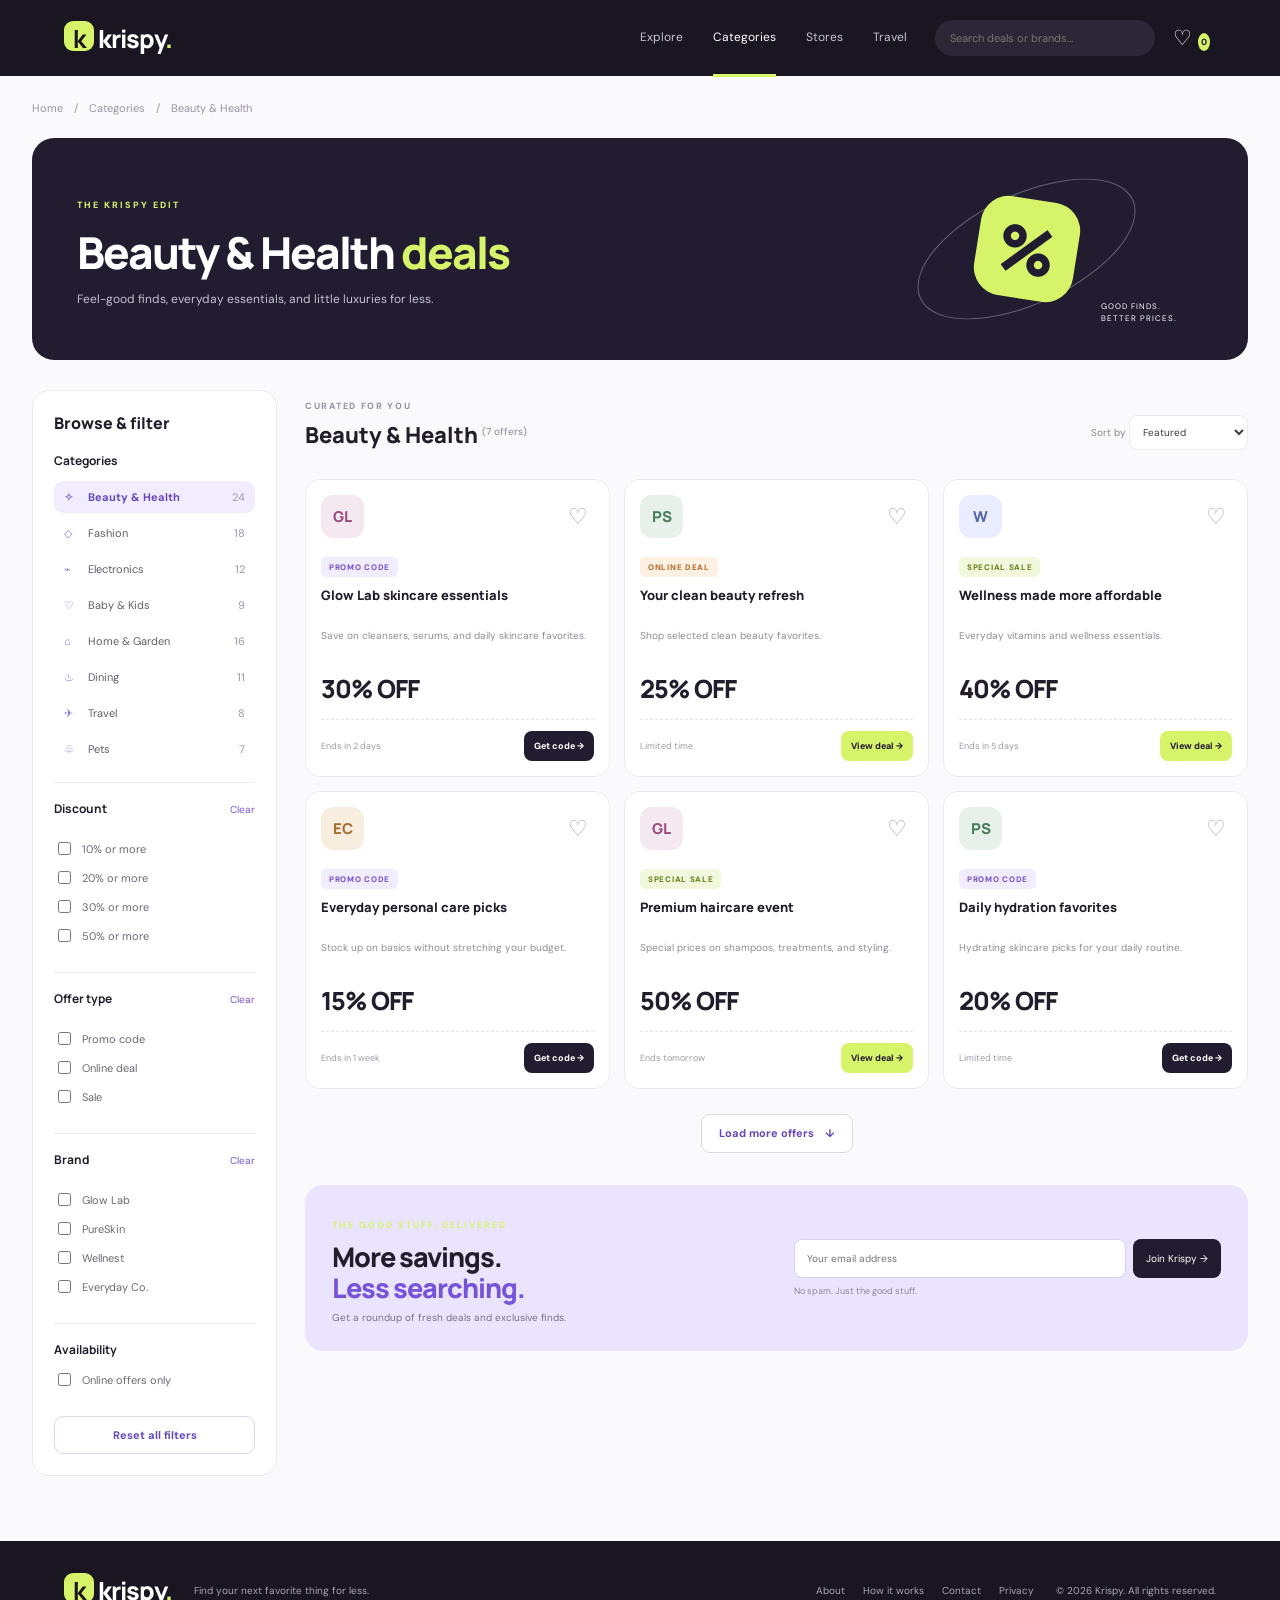
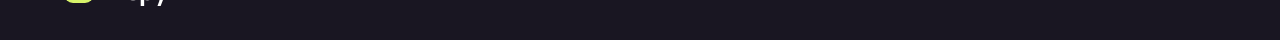
==== pages/page.html @ 05e63bdc "Rename Krispy category page index.html to page.html" ====
<!doctype html>
<html lang="en">
<head>
<meta charset="utf-8"><meta name="viewport" content="width=device-width, initial-scale=1">
<meta name="theme-color" content="#191622"><title>Beauty &amp; Health Deals | Krispy</title>
<link rel="preconnect" href="https://fonts.googleapis.com">
<link href="https://fonts.googleapis.com/css2?family=DM+Sans:wght@400;500;600;700;800&family=Manrope:wght@600;700;800&display=swap" rel="stylesheet">
<link rel="stylesheet" href="styles.css">
</head>
<body>
<header class="header">
  <a class="brand" href="#"><b>k</b> krispy<span>.</span></a>
  <nav><a href="#">Explore</a><a class="active" href="#">Categories</a><a href="#">Stores</a><a href="#">Travel</a></nav>
  <div class="head-actions">
    <input id="search" type="search" placeholder="Search deals or brands..." aria-label="Search deals">
    <button id="savedToggle" title="Saved offers">♡ <i id="savedCount">0</i></button>
    <button id="menuToggle" class="menu" aria-label="Open filters">☰</button>
  </div>
</header>
<main class="wrap">
  <div class="crumb">Home　/　Categories　/　<span id="crumbName">Beauty &amp; Health</span></div>
  <section class="hero">
    <div><small>THE KRISPY EDIT</small><h1 id="heroTitle">Beauty &amp; Health <em>deals</em></h1><p id="heroDesc">Feel-good finds, everyday essentials, and little luxuries for less.</p></div>
    <div class="hero-art"><div class="orbit"></div><strong>%</strong><small>GOOD FINDS.<br>BETTER PRICES.</small></div>
  </section>
  <div class="layout">
    <aside class="sidebar" id="sidebar">
      <div class="side-head"><h2>Browse &amp; filter</h2><button id="closeSidebar" aria-label="Close filters">×</button></div>
      <section><h3>Categories</h3><div id="categories" class="categories"></div></section>
      <section><div class="filter-title"><h3>Discount</h3><button data-clear="discount">Clear</button></div>
        <label><input type="checkbox" name="discount" value="10"> 10% or more</label>
        <label><input type="checkbox" name="discount" value="20"> 20% or more</label>
        <label><input type="checkbox" name="discount" value="30"> 30% or more</label>
        <label><input type="checkbox" name="discount" value="50"> 50% or more</label>
      </section>
      <section><div class="filter-title"><h3>Offer type</h3><button data-clear="type">Clear</button></div>
        <label><input type="checkbox" name="type" value="Code"> Promo code</label>
        <label><input type="checkbox" name="type" value="Deal"> Online deal</label>
        <label><input type="checkbox" name="type" value="Sale"> Sale</label>
      </section>
      <section><div class="filter-title"><h3>Brand</h3><button data-clear="brand">Clear</button></div><div id="brands"></div></section>
      <section><h3>Availability</h3><label><input type="checkbox" id="onlineOnly"> Online offers only</label></section>
      <button id="reset" class="reset">Reset all filters</button>
    </aside>
    <div class="backdrop" id="backdrop"></div>
    <section class="results">
      <div class="toolbar"><div><small>CURATED FOR YOU</small><h2><span id="resultTitle">Beauty &amp; Health</span> <sup id="count"></sup></h2></div>
        <div class="sort-wrap"><button id="mobileFilters">☷ Filters</button><label>Sort by <select id="sort"><option value="featured">Featured</option><option value="discount">Biggest discount</option><option value="az">Brand A–Z</option></select></label></div>
      </div>
      <div id="chips" class="chips"></div><div id="grid" class="grid"></div>
      <div id="empty" class="empty" hidden><h3>No offers found</h3><p>Try removing a filter or searching another brand.</p><button id="clearEmpty">Clear filters</button></div>
      <div class="load-wrap"><button id="loadMore">Load more offers　↓</button></div>
      <section class="newsletter"><div><small>THE GOOD STUFF, DELIVERED</small><h2>More savings.<br><em>Less searching.</em></h2><p>Get a roundup of fresh deals and exclusive finds.</p></div>
        <form id="newsletter"><input type="email" placeholder="Your email address" required aria-label="Your email address"><button>Join Krispy →</button><small id="newsMessage">No spam. Just the good stuff.</small></form>
      </section>
    </section>
  </div>
</main>
<footer><a class="brand" href="#"><b>k</b> krispy<span>.</span></a><p>Find your next favorite thing for less.</p><div><a href="#">About</a><a href="#">How it works</a><a href="#">Contact</a><a href="#">Privacy</a></div><small>© <span id="year"></span> Krispy. All rights reserved.</small></footer>
<div class="toast" id="toast" role="status"></div><script src="script.js"></script>
</body></html>
---- pages/styles.css ----
*{box-sizing:border-box}:root{--ink:#211d2b;--purple:#7654d8;--lav:#f1edff;--lime:#d7f36a;--line:#eceaf0}body{margin:0;background:#faf9fc;color:var(--ink);font-family:"DM Sans",sans-serif}button,input,select{font:inherit}button{cursor:pointer}a{text-decoration:none;color:inherit}.header{height:76px;background:#191622;color:white;display:flex;align-items:center;justify-content:space-between;padding:0 5vw;gap:28px;position:sticky;top:0;z-index:10}.brand{font:800 25px Manrope;letter-spacing:-1px;white-space:nowrap}.brand b{display:inline-grid;place-items:center;background:var(--lime);color:#191622;border-radius:9px;width:30px;height:30px}.brand span{color:var(--lime)}nav{display:flex;gap:30px;margin-left:auto}nav a{font-size:12px;color:#c8c3d0;padding:29px 0;border-bottom:3px solid transparent}nav a.active,nav a:hover{color:white;border-color:var(--lime)}.head-actions{display:flex;gap:12px;align-items:center}.head-actions input{background:#2b2736;border:0;border-radius:24px;padding:11px 15px;color:white;width:220px;font-size:11px}.head-actions button{background:none;border:0;color:white;font-size:21px}.head-actions i{font:700 9px "DM Sans";background:var(--lime);color:#191622;border-radius:50%;padding:3px}.menu{display:none}.wrap{max-width:1280px;margin:auto;padding:25px 32px 65px}.crumb{font-size:11px;color:#9994a2;margin-bottom:22px}.hero{background:#211c30;color:white;border-radius:22px;padding:36px 45px;min-height:205px;display:flex;align-items:center;justify-content:space-between;overflow:hidden}.hero>div:first-child>small,.newsletter small{font-size:9px;letter-spacing:2px;font-weight:800;color:var(--lime)}h1{font:800 clamp(30px,4vw,44px) Manrope;letter-spacing:-2px;margin:9px 0}.hero h1 em,.newsletter h2 em{color:var(--lime);font-style:normal}.hero p{font-size:12px;color:#c7c1d1;margin:0}.hero-art{width:240px;height:150px;position:relative;display:grid;place-items:center;margin-right:5%}.orbit{position:absolute;width:235px;height:110px;border:1px solid #ffffff50;border-radius:50%;transform:rotate(-25deg)}.hero-art strong{display:grid;place-items:center;width:100px;height:100px;border-radius:28px;background:var(--lime);color:#211c30;font:800 65px Manrope;transform:rotate(9deg)}.hero-art small{position:absolute;right:-30px;bottom:0;font-size:8px;letter-spacing:1px;line-height:1.5}.layout{display:grid;grid-template-columns:245px minmax(0,1fr);gap:28px;margin-top:30px}.sidebar{background:white;border:1px solid var(--line);border-radius:17px;padding:21px;height:max-content}.side-head{display:flex;justify-content:space-between;align-items:center}.side-head h2{font:800 16px Manrope;margin:0 0 18px}.side-head button{display:none;border:0;background:none;font-size:24px}.sidebar section{border-top:1px solid var(--line);padding:17px 0}.sidebar section:first-of-type{border:0;padding-top:0}.sidebar h3{font:700 12px Manrope;margin:0 0 12px}.categories{display:grid;gap:4px}.cat{width:100%;border:0;background:transparent;text-align:left;padding:9px 10px;border-radius:9px;font-size:11px;color:#625d6a}.cat span{display:inline-block;width:24px;color:#8d77d2}.cat b{float:right;color:#aaa4b2;font-weight:500}.cat.active,.cat:hover{background:var(--lav);color:#6547bc;font-weight:700}.filter-title{display:flex;justify-content:space-between}.filter-title button{border:0;background:none;color:var(--purple);font-size:10px;padding:0 0 10px}.sidebar label{display:flex;align-items:center;gap:8px;margin:10px 0;font-size:11px;color:#6d6875;cursor:pointer}.sidebar input[type=checkbox]{accent-color:var(--purple)}.reset{width:100%;border:1px solid #ddd7eb;background:white;color:#6547bc;border-radius:9px;padding:11px;font-size:11px;font-weight:700}.toolbar{display:flex;justify-content:space-between;align-items:end;margin:3px 0 17px;gap:12px}.toolbar small{font-size:9px;letter-spacing:1.7px;color:#9994a2;font-weight:800}.toolbar h2{font:800 22px Manrope;margin:6px 0 0}.toolbar sup{font:500 10px "DM Sans";color:#9994a2}.sort-wrap{display:flex;gap:9px;align-items:center}.sort-wrap label{font-size:10px;color:#8b8692}.sort-wrap select{border:1px solid var(--line);border-radius:8px;background:white;padding:9px;font-size:10px;color:#403b49}.sort-wrap button{display:none}.chips{display:flex;gap:7px;flex-wrap:wrap;margin-bottom:12px}.chip{border:0;border-radius:20px;background:#eee9ff;color:#6547bc;padding:6px 10px;font-size:10px}.grid{display:grid;grid-template-columns:repeat(3,minmax(0,1fr));gap:14px}.card{background:white;border:1px solid var(--line);border-radius:15px;padding:15px;transition:.2s}.card:hover{transform:translateY(-3px);box-shadow:0 12px 28px #211d2b12}.card-head{display:flex;justify-content:space-between;align-items:center;margin-bottom:16px}.logo{width:43px;height:43px;border-radius:12px;display:grid;place-items:center;font:800 15px Manrope}.heart{border:0;background:none;color:#aaa3b0;font-size:22px}.heart.saved{color:#eb6285}.tag{display:inline-block;background:#f1edff;color:#7654c8;border-radius:5px;padding:5px 8px;font-size:8px;font-weight:800;letter-spacing:.7px;text-transform:uppercase}.tag.sale{background:#f1f8dc;color:#66801e}.tag.deal{background:#fff0e4;color:#b66b28}.card h3{font:800 13px/1.4 Manrope;margin:9px 0 5px;min-height:37px}.desc{font-size:10px;line-height:1.5;color:#918b98;min-height:30px;margin:0 0 13px}.discount{font:800 25px Manrope;letter-spacing:-1px;margin-bottom:13px}.card-foot{border-top:1px dashed #e8e4ed;padding-top:11px;display:flex;align-items:center;justify-content:space-between;gap:6px}.expiry{font-size:9px;color:#a09aa7}.action{border:0;background:#211c30;color:white;border-radius:8px;padding:9px 10px;font-size:9px;font-weight:800;white-space:nowrap}.action.deal{background:var(--lime);color:#211c30}.empty{text-align:center;background:white;border:1px dashed #ddd6eb;border-radius:15px;padding:45px 15px}.empty h3{font:800 18px Manrope}.empty p{font-size:11px;color:#85808e}.empty button,.load-wrap button{border:1px solid #ddd7eb;border-radius:9px;background:white;color:#6547bc;padding:11px 17px;font-size:11px;font-weight:700}.load-wrap{text-align:center;padding:25px 0 32px}.newsletter{border-radius:18px;background:#eae4ff;padding:27px;display:flex;align-items:center;justify-content:space-between;gap:20px}.newsletter h2{font:800 27px/1.15 Manrope;letter-spacing:-1px;margin:8px 0}.newsletter h2 em{color:var(--purple)}.newsletter p{font-size:10px;color:#777181;margin:0}.newsletter form{width:48%;display:grid;grid-template-columns:1fr auto;gap:7px}.newsletter input{min-width:0;border:1px solid #d8d0ed;border-radius:8px;padding:12px;font-size:10px}.newsletter form button{border:0;border-radius:8px;background:#211c30;color:white;padding:0 13px;font-size:10px}.newsletter form small{grid-column:1/-1;color:#8d8798;letter-spacing:0;font-weight:400}footer{background:#191622;color:white;padding:32px 5vw;display:flex;align-items:center;gap:22px;flex-wrap:wrap}footer p,footer small,footer div a{font-size:10px;color:#aaa5b3}footer p{margin:0}footer div{margin-left:auto;display:flex;gap:18px}.toast{position:fixed;bottom:22px;left:50%;transform:translate(-50%,20px);opacity:0;background:#211c30;color:white;border-radius:9px;padding:12px 17px;font-size:11px;transition:.2s;z-index:60;pointer-events:none}.toast.show{opacity:1;transform:translate(-50%,0)}.backdrop{display:none}@media(max-width:1050px){.grid{grid-template-columns:repeat(2,minmax(0,1fr))}.layout{grid-template-columns:220px 1fr;gap:20px}nav{gap:18px}}@media(max-width:760px){.header{height:65px;padding:0 17px}nav{display:none}.head-actions input{width:38px;padding:10px;background:transparent}.head-actions input::placeholder{color:transparent}.menu{display:inline-block}.wrap{padding:18px 16px 45px}.hero{padding:27px 22px;min-height:175px}.hero h1{font-size:30px}.hero-art{transform:scale(.75);margin-right:-25px}.layout{display:block}.sidebar{position:fixed;z-index:31;top:0;bottom:0;left:0;width:min(320px,87vw);overflow:auto;border-radius:0 17px 17px 0;transform:translateX(-110%);transition:.25s}.sidebar.open{transform:translateX(0)}.side-head button{display:block}.backdrop{display:block;position:fixed;inset:0;background:#17132180;z-index:30;opacity:0;pointer-events:none}.backdrop.show{opacity:1;pointer-events:auto}.sort-wrap button{display:block;border:1px solid var(--line);background:white;border-radius:8px;padding:9px;font-size:10px}.sort-wrap label{font-size:0}.sort-wrap select{font-size:10px}.newsletter{align-items:flex-start;flex-direction:column}.newsletter form{width:100%}footer div{width:100%;margin:0;flex-wrap:wrap}}@media(max-width:480px){.hero h1{font-size:26px;max-width:230px}.hero p{max-width:230px;line-height:1.5}.hero-art{position:absolute;right:-55px;opacity:.7}.hero-art small{display:none}.grid{grid-template-columns:1fr}.card h3,.desc{min-height:0}.toolbar{align-items:flex-start;flex-direction:column}.sort-wrap{width:100%;justify-content:space-between}.newsletter h2{font-size:24px}}
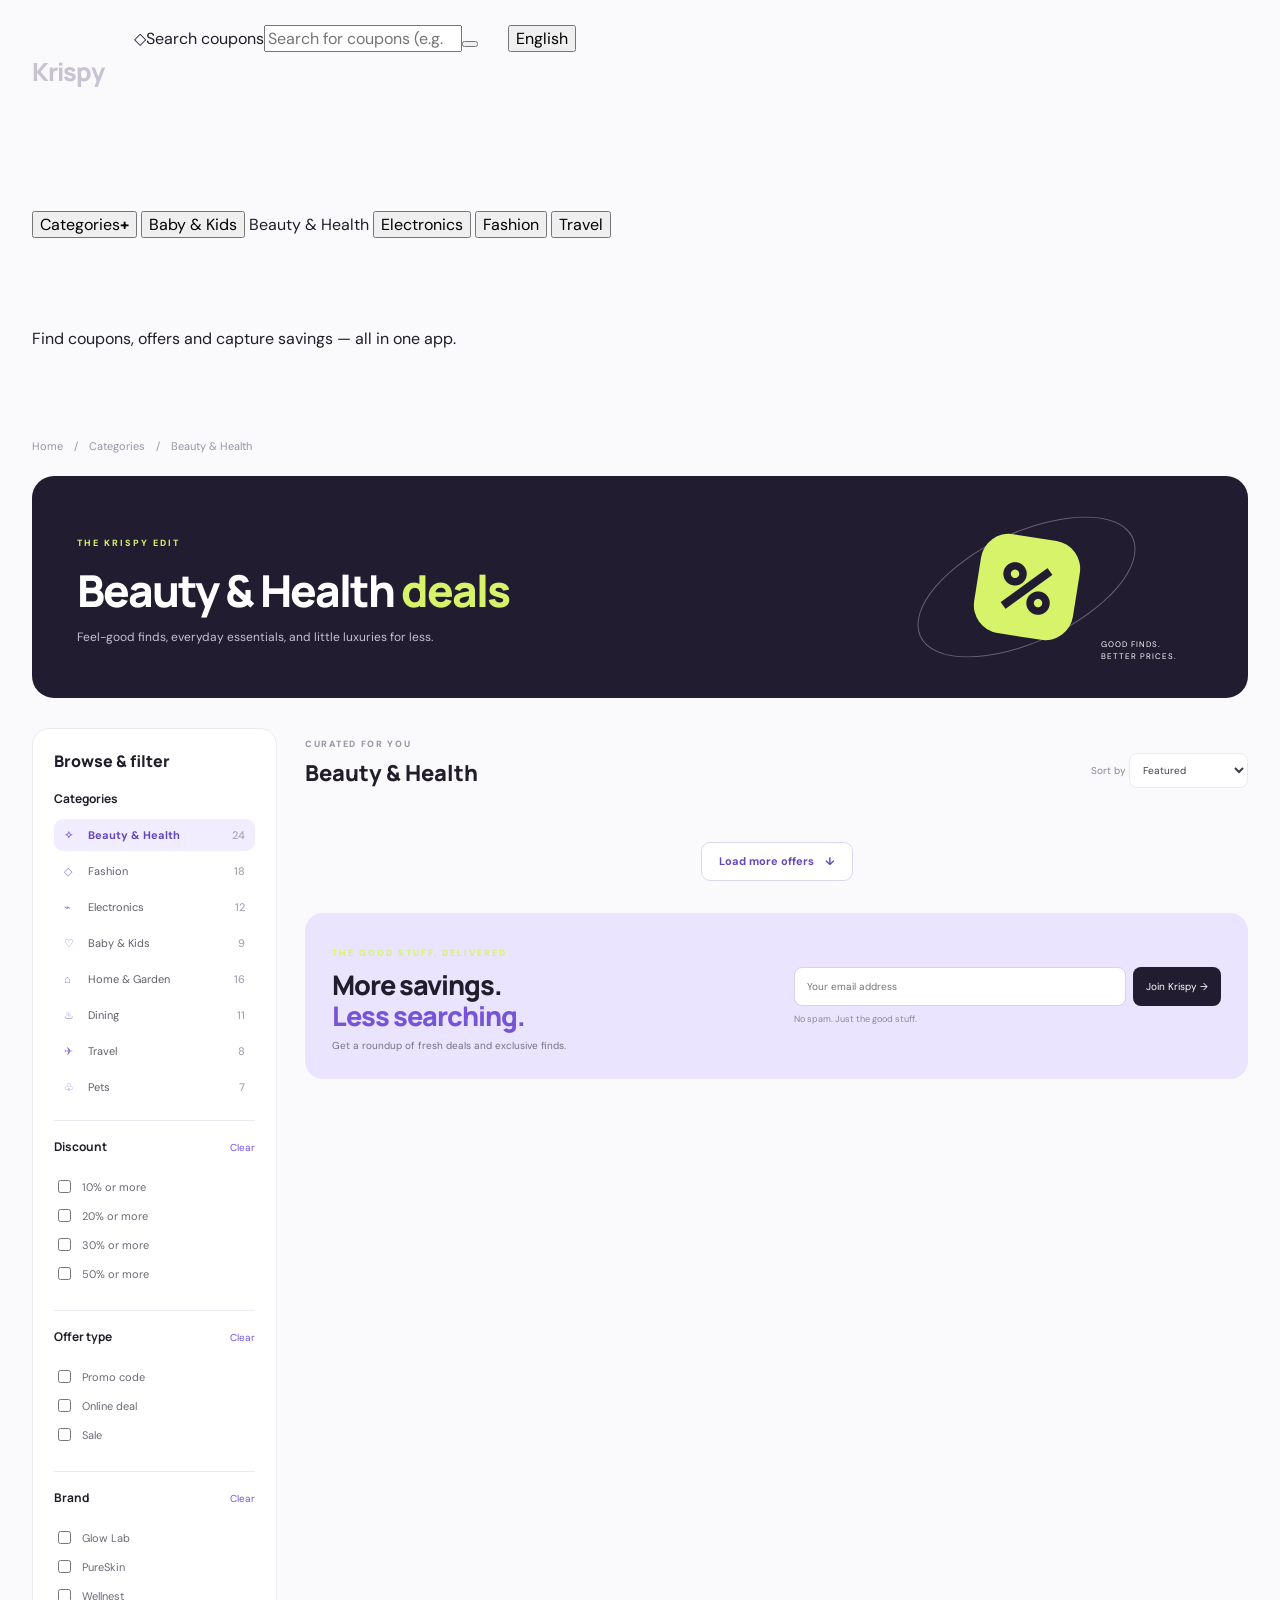
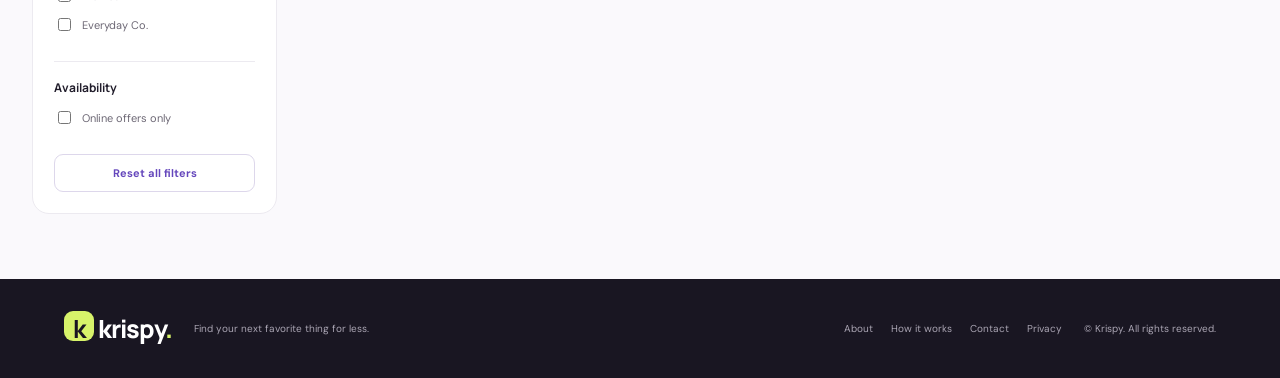
==== commit c52a09be: "Update page.html" ====
--- a/pages/page.html
+++ b/pages/page.html
@@ -8,14 +8,32 @@
 <link rel="stylesheet" href="styles.css">
 </head>
 <body>
-<header class="header">
-  <a class="brand" href="#"><b>k</b> krispy<span>.</span></a>
-  <nav><a href="#">Explore</a><a class="active" href="#">Categories</a><a href="#">Stores</a><a href="#">Travel</a></nav>
-  <div class="head-actions">
-    <input id="search" type="search" placeholder="Search deals or brands..." aria-label="Search deals">
-    <button id="savedToggle" title="Saved offers">♡ <i id="savedCount">0</i></button>
-    <button id="menuToggle" class="menu" aria-label="Open filters">☰</button>
+<header class="hero-shell" id="top">
+  <nav class="topbar wrap" aria-label="Main navigation">
+    <a class="brand" href="#top">Krispy</a>
+    <form class="coupon-search" id="couponSearchForm" role="search"><span class="search-tag">◇</span><label class="sr-only" for="couponSearchInput">Search coupons</label><input id="couponSearchInput" type="search" placeholder="Search for coupons (e.g., Walmart, fashion, travel)"><button class="search-button" aria-label="Search"><i class="fa-solid fa-magnifying-glass"></i></button></form>
+    <div class="header-actions">
+      <a class="header-icon-cta" href="#app" aria-label="Get the app"><i class="fa-solid fa-mobile-screen-button"></i></a>
+      <a class="header-icon-cta" href="#coupons" aria-label="Shopping cart"><i class="fa-solid fa-cart-shopping"></i></a>
+      <div class="language-control"><button class="language-cta" id="languageToggle" aria-expanded="false"><i class="fa-solid fa-globe"></i><span id="languageCurrent">English</span><i class="fa-solid fa-chevron-down language-chevron"></i></button>
+        <div class="language-menu" id="languageMenu" hidden><button data-lang="en">English</button><button data-lang="es">Español</button><button data-lang="fr">Français</button><button data-lang="pt">Português</button></div>
+      </div>
+    </div>
+  </nav>
+  <div class="category-row wrap">
+    <button class="category-toggle" id="categoryToggle" aria-expanded="false" aria-controls="extraCategories"><span class="category-grid-icon"><i></i><i></i><i></i><i></i></span><span data-i18n="categories">Categories</span><b class="plus">+</b></button>
+    <button class="category-link" data-category="Baby & Kids"><i class="fa-solid fa-child-reaching category-icon"></i><span data-i18n="babyKids">Baby &amp; Kids</span></button>
+     <a class="category-link" href="pages/page.html" data-category="Beauty & Health" aria-label="Browse Beauty &amp; Health deals"><i class="fa-solid fa-spa category-icon"></i><span data-i18n="beautyHealth">Beauty &amp; Health</span></a>
+    <button class="category-link" data-category="Electronics"><i class="fa-solid fa-laptop category-icon"></i><span data-i18n="electronics">Electronics</span></button>
+    <button class="category-link" data-category="Fashion"><i class="fa-solid fa-shirt category-icon"></i><span data-i18n="fashion">Fashion</span></button>
+    <button class="category-link" data-category="Travel"><i class="fa-solid fa-plane category-icon"></i><span data-i18n="travel">Travel</span></button>
   </div>
+  <div class="extra-categories wrap" id="extraCategories" hidden>
+    <button class="category-link" data-category="Dining"><i class="fa-solid fa-utensils category-icon"></i><span data-i18n="dining">Dining</span></button>
+    <button class="category-link" data-category="Home & Garden"><i class="fa-solid fa-house category-icon"></i><span data-i18n="homeGarden">Home &amp; Garden</span></button>
+    <button class="category-link" data-category="Pets"><i class="fa-solid fa-paw category-icon"></i><span data-i18n="pets">Pets</span></button>
+  </div>
+  <p class="hero-copy wrap" data-i18n="heroCopy">Find coupons, offers and capture savings — all in one app.</p>
 </header>
 <main class="wrap">
   <div class="crumb">Home　/　Categories　/　<span id="crumbName">Beauty &amp; Health</span></div>
@@ -58,4 +76,4 @@
 </main>
 <footer><a class="brand" href="#"><b>k</b> krispy<span>.</span></a><p>Find your next favorite thing for less.</p><div><a href="#">About</a><a href="#">How it works</a><a href="#">Contact</a><a href="#">Privacy</a></div><small>© <span id="year"></span> Krispy. All rights reserved.</small></footer>
 <div class="toast" id="toast" role="status"></div><script src="script.js"></script>
-</body></html>+</body></html>
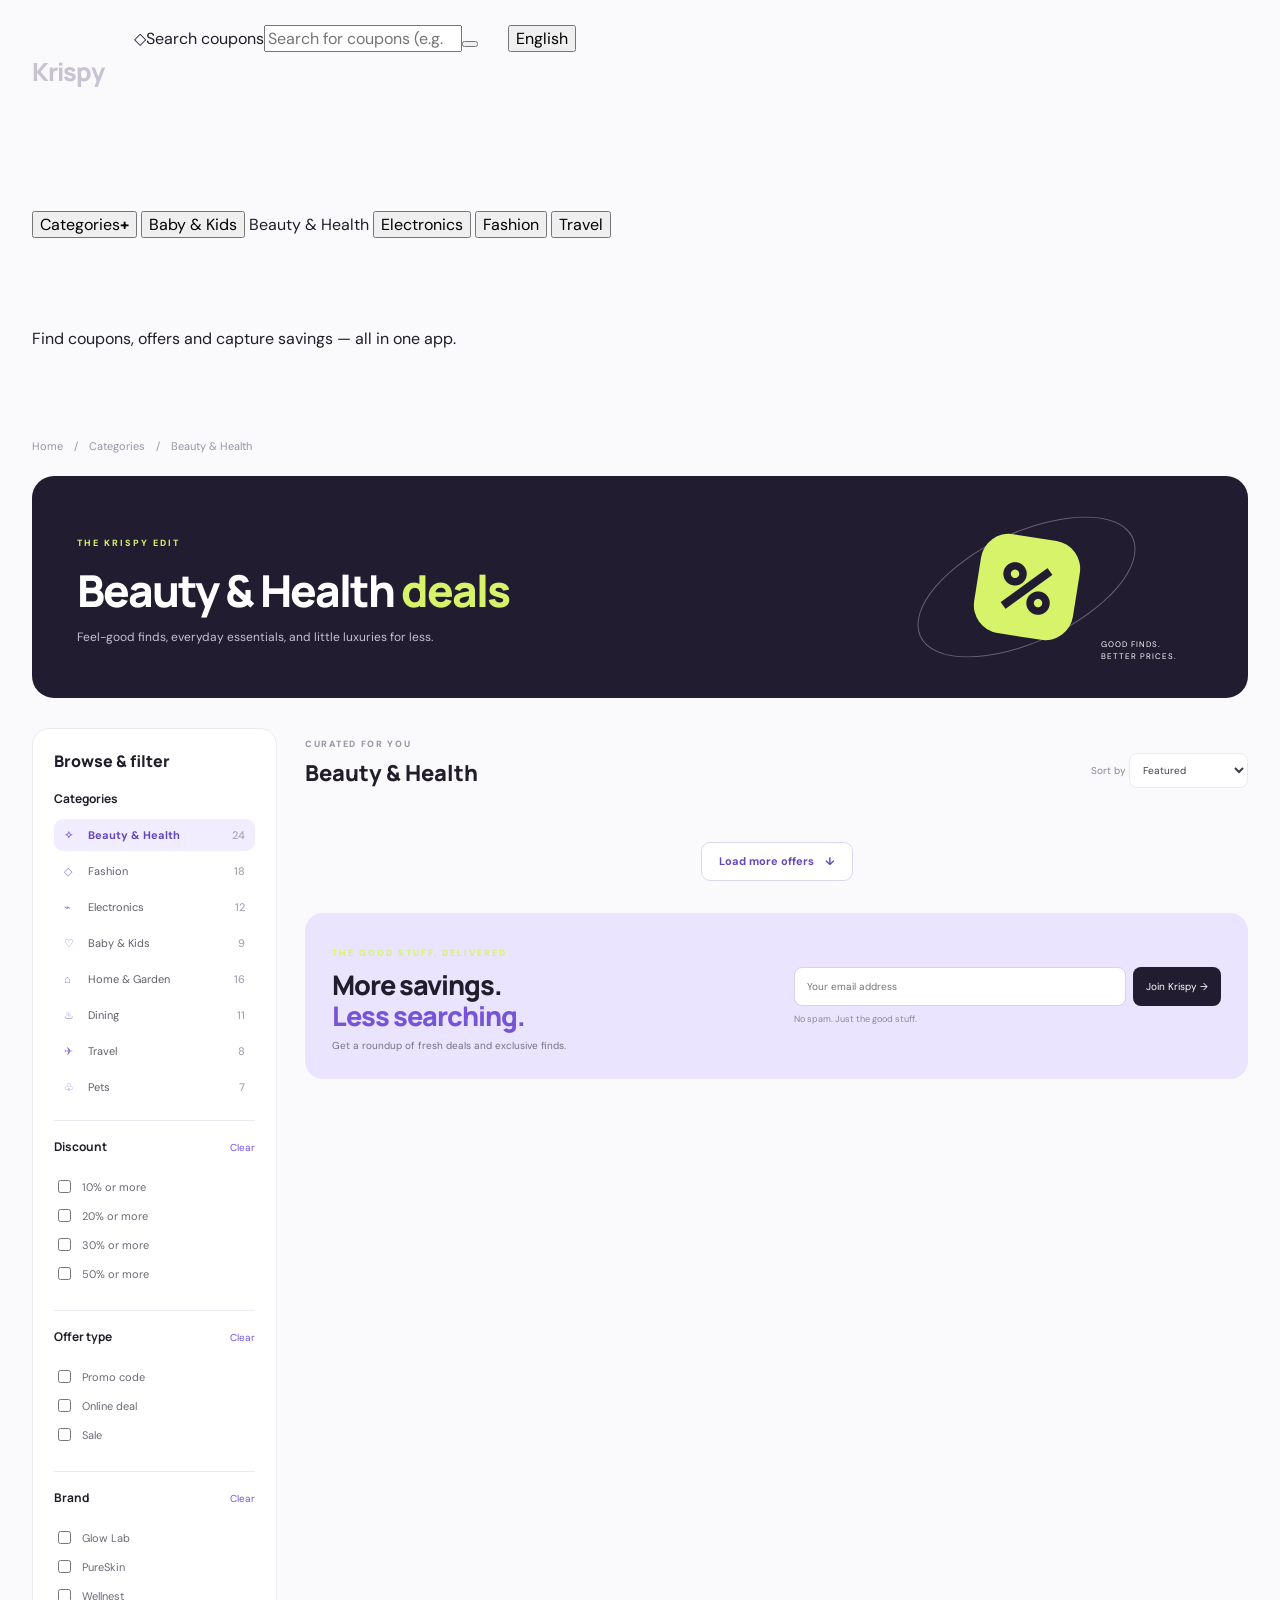
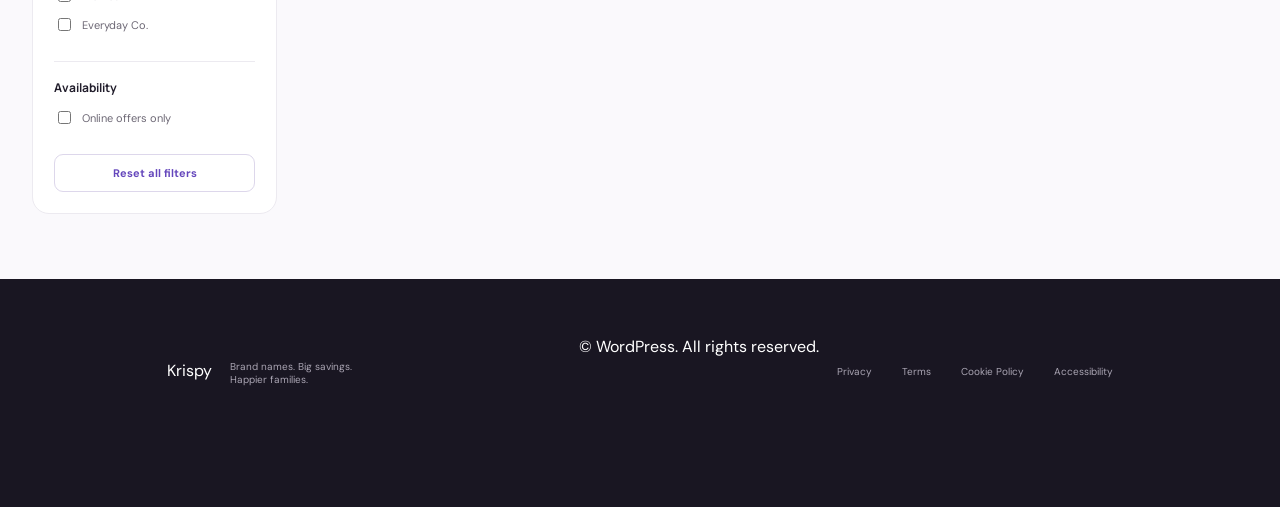
==== commit f05e43f3: "Replace footer content with updated site footer" ====
--- a/pages/page.html
+++ b/pages/page.html
@@ -74,6 +74,5 @@
     </section>
   </div>
 </main>
-<footer><a class="brand" href="#"><b>k</b> krispy<span>.</span></a><p>Find your next favorite thing for less.</p><div><a href="#">About</a><a href="#">How it works</a><a href="#">Contact</a><a href="#">Privacy</a></div><small>© <span id="year"></span> Krispy. All rights reserved.</small></footer>
-<div class="toast" id="toast" role="status"></div><script src="script.js"></script>
+<footer class="site-footer"><div class="footer-inner wrap"><div class="footer-wordmark">Krispy</div><p>Brand names. Big savings.<br>Happier families.</p></div><div class="footer-bottom wrap"><span>© <span id="year"></span> WordPress. All rights reserved.</span><nav><a href="#privacy">Privacy</a><a href="#terms">Terms</a><a href="#cookies">Cookie Policy</a><a href="#accessibility">Accessibility</a></nav></div></footer><script src="script.js"></script>
 </body></html>
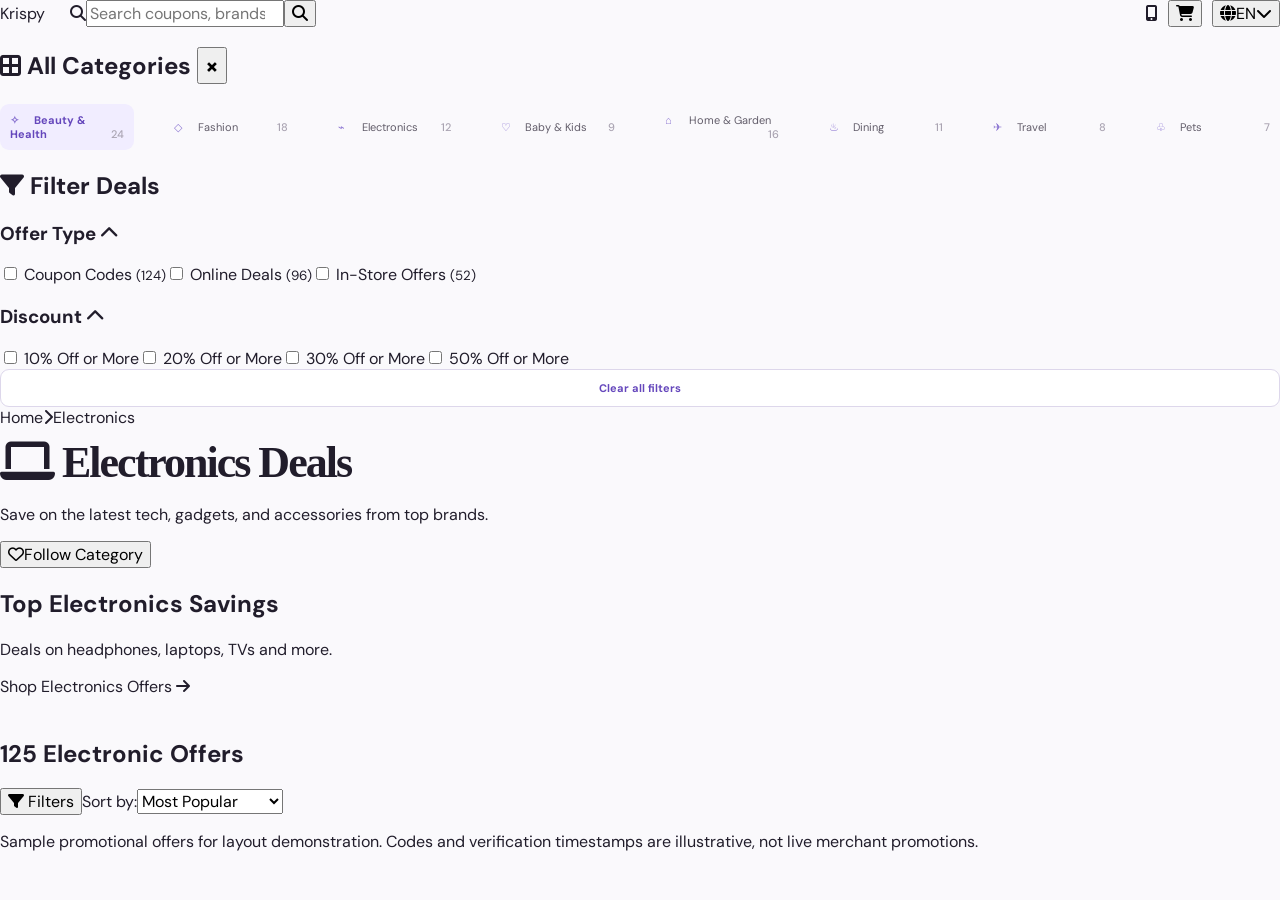
==== commit 8152575a: "Redesign Krispy electronics category page to match supplied reference" ====
--- a/pages/page.html
+++ b/pages/page.html
@@ -1,78 +1,10 @@
 <!doctype html>
-<html lang="en">
-<head>
-<meta charset="utf-8"><meta name="viewport" content="width=device-width, initial-scale=1">
-<meta name="theme-color" content="#191622"><title>Beauty &amp; Health Deals | Krispy</title>
-<link rel="preconnect" href="https://fonts.googleapis.com">
-<link href="https://fonts.googleapis.com/css2?family=DM+Sans:wght@400;500;600;700;800&family=Manrope:wght@600;700;800&display=swap" rel="stylesheet">
-<link rel="stylesheet" href="styles.css">
-</head>
-<body>
-<header class="hero-shell" id="top">
-  <nav class="topbar wrap" aria-label="Main navigation">
-    <a class="brand" href="#top">Krispy</a>
-    <form class="coupon-search" id="couponSearchForm" role="search"><span class="search-tag">◇</span><label class="sr-only" for="couponSearchInput">Search coupons</label><input id="couponSearchInput" type="search" placeholder="Search for coupons (e.g., Walmart, fashion, travel)"><button class="search-button" aria-label="Search"><i class="fa-solid fa-magnifying-glass"></i></button></form>
-    <div class="header-actions">
-      <a class="header-icon-cta" href="#app" aria-label="Get the app"><i class="fa-solid fa-mobile-screen-button"></i></a>
-      <a class="header-icon-cta" href="#coupons" aria-label="Shopping cart"><i class="fa-solid fa-cart-shopping"></i></a>
-      <div class="language-control"><button class="language-cta" id="languageToggle" aria-expanded="false"><i class="fa-solid fa-globe"></i><span id="languageCurrent">English</span><i class="fa-solid fa-chevron-down language-chevron"></i></button>
-        <div class="language-menu" id="languageMenu" hidden><button data-lang="en">English</button><button data-lang="es">Español</button><button data-lang="fr">Français</button><button data-lang="pt">Português</button></div>
-      </div>
-    </div>
-  </nav>
-  <div class="category-row wrap">
-    <button class="category-toggle" id="categoryToggle" aria-expanded="false" aria-controls="extraCategories"><span class="category-grid-icon"><i></i><i></i><i></i><i></i></span><span data-i18n="categories">Categories</span><b class="plus">+</b></button>
-    <button class="category-link" data-category="Baby & Kids"><i class="fa-solid fa-child-reaching category-icon"></i><span data-i18n="babyKids">Baby &amp; Kids</span></button>
-     <a class="category-link" href="pages/page.html" data-category="Beauty & Health" aria-label="Browse Beauty &amp; Health deals"><i class="fa-solid fa-spa category-icon"></i><span data-i18n="beautyHealth">Beauty &amp; Health</span></a>
-    <button class="category-link" data-category="Electronics"><i class="fa-solid fa-laptop category-icon"></i><span data-i18n="electronics">Electronics</span></button>
-    <button class="category-link" data-category="Fashion"><i class="fa-solid fa-shirt category-icon"></i><span data-i18n="fashion">Fashion</span></button>
-    <button class="category-link" data-category="Travel"><i class="fa-solid fa-plane category-icon"></i><span data-i18n="travel">Travel</span></button>
-  </div>
-  <div class="extra-categories wrap" id="extraCategories" hidden>
-    <button class="category-link" data-category="Dining"><i class="fa-solid fa-utensils category-icon"></i><span data-i18n="dining">Dining</span></button>
-    <button class="category-link" data-category="Home & Garden"><i class="fa-solid fa-house category-icon"></i><span data-i18n="homeGarden">Home &amp; Garden</span></button>
-    <button class="category-link" data-category="Pets"><i class="fa-solid fa-paw category-icon"></i><span data-i18n="pets">Pets</span></button>
-  </div>
-  <p class="hero-copy wrap" data-i18n="heroCopy">Find coupons, offers and capture savings — all in one app.</p>
-</header>
-<main class="wrap">
-  <div class="crumb">Home　/　Categories　/　<span id="crumbName">Beauty &amp; Health</span></div>
-  <section class="hero">
-    <div><small>THE KRISPY EDIT</small><h1 id="heroTitle">Beauty &amp; Health <em>deals</em></h1><p id="heroDesc">Feel-good finds, everyday essentials, and little luxuries for less.</p></div>
-    <div class="hero-art"><div class="orbit"></div><strong>%</strong><small>GOOD FINDS.<br>BETTER PRICES.</small></div>
-  </section>
-  <div class="layout">
-    <aside class="sidebar" id="sidebar">
-      <div class="side-head"><h2>Browse &amp; filter</h2><button id="closeSidebar" aria-label="Close filters">×</button></div>
-      <section><h3>Categories</h3><div id="categories" class="categories"></div></section>
-      <section><div class="filter-title"><h3>Discount</h3><button data-clear="discount">Clear</button></div>
-        <label><input type="checkbox" name="discount" value="10"> 10% or more</label>
-        <label><input type="checkbox" name="discount" value="20"> 20% or more</label>
-        <label><input type="checkbox" name="discount" value="30"> 30% or more</label>
-        <label><input type="checkbox" name="discount" value="50"> 50% or more</label>
-      </section>
-      <section><div class="filter-title"><h3>Offer type</h3><button data-clear="type">Clear</button></div>
-        <label><input type="checkbox" name="type" value="Code"> Promo code</label>
-        <label><input type="checkbox" name="type" value="Deal"> Online deal</label>
-        <label><input type="checkbox" name="type" value="Sale"> Sale</label>
-      </section>
-      <section><div class="filter-title"><h3>Brand</h3><button data-clear="brand">Clear</button></div><div id="brands"></div></section>
-      <section><h3>Availability</h3><label><input type="checkbox" id="onlineOnly"> Online offers only</label></section>
-      <button id="reset" class="reset">Reset all filters</button>
-    </aside>
-    <div class="backdrop" id="backdrop"></div>
-    <section class="results">
-      <div class="toolbar"><div><small>CURATED FOR YOU</small><h2><span id="resultTitle">Beauty &amp; Health</span> <sup id="count"></sup></h2></div>
-        <div class="sort-wrap"><button id="mobileFilters">☷ Filters</button><label>Sort by <select id="sort"><option value="featured">Featured</option><option value="discount">Biggest discount</option><option value="az">Brand A–Z</option></select></label></div>
-      </div>
-      <div id="chips" class="chips"></div><div id="grid" class="grid"></div>
-      <div id="empty" class="empty" hidden><h3>No offers found</h3><p>Try removing a filter or searching another brand.</p><button id="clearEmpty">Clear filters</button></div>
-      <div class="load-wrap"><button id="loadMore">Load more offers　↓</button></div>
-      <section class="newsletter"><div><small>THE GOOD STUFF, DELIVERED</small><h2>More savings.<br><em>Less searching.</em></h2><p>Get a roundup of fresh deals and exclusive finds.</p></div>
-        <form id="newsletter"><input type="email" placeholder="Your email address" required aria-label="Your email address"><button>Join Krispy →</button><small id="newsMessage">No spam. Just the good stuff.</small></form>
-      </section>
-    </section>
-  </div>
-</main>
-<footer class="site-footer"><div class="footer-inner wrap"><div class="footer-wordmark">Krispy</div><p>Brand names. Big savings.<br>Happier families.</p></div><div class="footer-bottom wrap"><span>© <span id="year"></span> WordPress. All rights reserved.</span><nav><a href="#privacy">Privacy</a><a href="#terms">Terms</a><a href="#cookies">Cookie Policy</a><a href="#accessibility">Accessibility</a></nav></div></footer><script src="script.js"></script>
-</body></html>
+<html lang="en"><head><meta charset="utf-8"><meta name="viewport" content="width=device-width,initial-scale=1"><meta name="theme-color" content="#050505"><title>Electronics Deals | Krispy</title>
+<link rel="preconnect" href="https://fonts.googleapis.com"><link href="https://fonts.googleapis.com/css2?family=DM+Sans:wght@400;500;600;700;800&family=Poppins:wght@400;500;600;700;800&display=swap" rel="stylesheet">
+<link rel="stylesheet" href="https://cdnjs.cloudflare.com/ajax/libs/font-awesome/6.5.2/css/all.min.css"><link rel="stylesheet" href="styles.css"></head>
+<body><header class="topbar"><a class="wordmark" href="../index.html">Krispy</a><form class="searchbar" id="searchForm"><i class="fa-solid fa-magnifying-glass"></i><input id="search" type="search" placeholder="Search coupons, brands and offers" aria-label="Search coupons, brands and offers"><button aria-label="Search"><i class="fa-solid fa-magnifying-glass"></i></button></form><div class="header-actions"><a href="#offers" aria-label="Get the app"><i class="fa-solid fa-mobile-screen-button"></i></a><button id="savedToggle" aria-label="Show saved offers"><i class="fa-solid fa-cart-shopping"></i><span id="savedCount" class="saved-count" hidden>0</span></button><div class="language"><button id="languageToggle" aria-expanded="false"><i class="fa-solid fa-globe"></i><span>EN</span><i class="fa-solid fa-chevron-down small"></i></button><div class="language-menu" id="languageMenu" hidden><button data-lang="en">English</button><button data-lang="es">Español</button><button data-lang="fr">Français</button></div></div></div></header>
+<div class="app-layout"><aside class="left-rail" id="sidebar"><section class="panel categories-panel"><h2><i class="fa-solid fa-border-all"></i> All Categories <button id="closeSidebar" aria-label="Close menu">×</button></h2><nav id="categories" aria-label="Categories"></nav></section><section class="panel filters-panel"><h2><i class="fa-solid fa-filter"></i> Filter Deals</h2><div class="filter-group"><h3>Offer Type <i class="fa-solid fa-chevron-up"></i></h3><label><input type="checkbox" name="type" value="Code"> Coupon Codes <small>(124)</small></label><label><input type="checkbox" name="type" value="Deal"> Online Deals <small>(96)</small></label><label><input type="checkbox" name="type" value="Sale"> In-Store Offers <small>(52)</small></label></div><div class="filter-group"><h3>Discount <i class="fa-solid fa-chevron-up"></i></h3><label><input type="checkbox" name="discount" value="10"> 10% Off or More</label><label><input type="checkbox" name="discount" value="20"> 20% Off or More</label><label><input type="checkbox" name="discount" value="30"> 30% Off or More</label><label><input type="checkbox" name="discount" value="50"> 50% Off or More</label></div><button class="reset" id="reset">Clear all filters</button></section></aside><div id="backdrop" class="backdrop"></div>
+<main class="main-content"><div class="breadcrumb"><a href="../index.html">Home</a><i class="fa-solid fa-chevron-right"></i><span id="crumbName">Electronics</span></div><div class="title-row"><div><h1><i id="titleIcon" class="fa-solid fa-laptop"></i> <span id="heroTitle">Electronics Deals</span></h1><p id="heroDesc">Save on the latest tech, gadgets, and accessories from top brands.</p></div><button id="followCategory" class="follow"><i class="fa-regular fa-heart"></i><span>Follow Category</span></button></div>
+<section class="promo" aria-label="Featured savings"><div class="promo-copy"><h2 id="promoTitle">Top Electronics Savings</h2><p id="promoDesc">Deals on headphones, laptops, TVs and more.</p><a href="#offers" id="promoLink">Shop Electronics Offers <i class="fa-solid fa-arrow-right"></i></a></div><div class="promo-art" aria-hidden="true"><img src="https://images.unsplash.com/photo-1498049794561-7780e7231661?w=900&q=85" alt=""></div></section>
+<div class="offers-heading" id="offers"><h2><span id="offerCount">125</span> <span id="offerHeading">Electronic Offers</span></h2><div class="sort-tools"><button id="mobileFilters"><i class="fa-solid fa-filter"></i> Filters</button><label for="sort">Sort by:</label><select id="sort"><option value="popular">Most Popular</option><option value="discount">Biggest Discount</option><option value="az">Store A–Z</option></select></div></div><div id="grid" class="offers-list"></div><div id="empty" class="empty" hidden>No matching offers. Try another search or remove filters.</div><nav class="pagination" id="pagination" aria-label="Offer pages"></nav><p class="demo-note">Sample promotional offers for layout demonstration. Codes and verification timestamps are illustrative, not live merchant promotions.</p></main></div>
+<div id="toast" class="toast" role="status" aria-live="polite"></div><script src="script.js"></script></body></html>
--- a/pages/styles.css
+++ b/pages/styles.css
@@ -1 +1,17 @@
-*{box-sizing:border-box}:root{--ink:#211d2b;--purple:#7654d8;--lav:#f1edff;--lime:#d7f36a;--line:#eceaf0}body{margin:0;background:#faf9fc;color:var(--ink);font-family:"DM Sans",sans-serif}button,input,select{font:inherit}button{cursor:pointer}a{text-decoration:none;color:inherit}.header{height:76px;background:#191622;color:white;display:flex;align-items:center;justify-content:space-between;padding:0 5vw;gap:28px;position:sticky;top:0;z-index:10}.brand{font:800 25px Manrope;letter-spacing:-1px;white-space:nowrap}.brand b{display:inline-grid;place-items:center;background:var(--lime);color:#191622;border-radius:9px;width:30px;height:30px}.brand span{color:var(--lime)}nav{display:flex;gap:30px;margin-left:auto}nav a{font-size:12px;color:#c8c3d0;padding:29px 0;border-bottom:3px solid transparent}nav a.active,nav a:hover{color:white;border-color:var(--lime)}.head-actions{display:flex;gap:12px;align-items:center}.head-actions input{background:#2b2736;border:0;border-radius:24px;padding:11px 15px;color:white;width:220px;font-size:11px}.head-actions button{background:none;border:0;color:white;font-size:21px}.head-actions i{font:700 9px "DM Sans";background:var(--lime);color:#191622;border-radius:50%;padding:3px}.menu{display:none}.wrap{max-width:1280px;margin:auto;padding:25px 32px 65px}.crumb{font-size:11px;color:#9994a2;margin-bottom:22px}.hero{background:#211c30;color:white;border-radius:22px;padding:36px 45px;min-height:205px;display:flex;align-items:center;justify-content:space-between;overflow:hidden}.hero>div:first-child>small,.newsletter small{font-size:9px;letter-spacing:2px;font-weight:800;color:var(--lime)}h1{font:800 clamp(30px,4vw,44px) Manrope;letter-spacing:-2px;margin:9px 0}.hero h1 em,.newsletter h2 em{color:var(--lime);font-style:normal}.hero p{font-size:12px;color:#c7c1d1;margin:0}.hero-art{width:240px;height:150px;position:relative;display:grid;place-items:center;margin-right:5%}.orbit{position:absolute;width:235px;height:110px;border:1px solid #ffffff50;border-radius:50%;transform:rotate(-25deg)}.hero-art strong{display:grid;place-items:center;width:100px;height:100px;border-radius:28px;background:var(--lime);color:#211c30;font:800 65px Manrope;transform:rotate(9deg)}.hero-art small{position:absolute;right:-30px;bottom:0;font-size:8px;letter-spacing:1px;line-height:1.5}.layout{display:grid;grid-template-columns:245px minmax(0,1fr);gap:28px;margin-top:30px}.sidebar{background:white;border:1px solid var(--line);border-radius:17px;padding:21px;height:max-content}.side-head{display:flex;justify-content:space-between;align-items:center}.side-head h2{font:800 16px Manrope;margin:0 0 18px}.side-head button{display:none;border:0;background:none;font-size:24px}.sidebar section{border-top:1px solid var(--line);padding:17px 0}.sidebar section:first-of-type{border:0;padding-top:0}.sidebar h3{font:700 12px Manrope;margin:0 0 12px}.categories{display:grid;gap:4px}.cat{width:100%;border:0;background:transparent;text-align:left;padding:9px 10px;border-radius:9px;font-size:11px;color:#625d6a}.cat span{display:inline-block;width:24px;color:#8d77d2}.cat b{float:right;color:#aaa4b2;font-weight:500}.cat.active,.cat:hover{background:var(--lav);color:#6547bc;font-weight:700}.filter-title{display:flex;justify-content:space-between}.filter-title button{border:0;background:none;color:var(--purple);font-size:10px;padding:0 0 10px}.sidebar label{display:flex;align-items:center;gap:8px;margin:10px 0;font-size:11px;color:#6d6875;cursor:pointer}.sidebar input[type=checkbox]{accent-color:var(--purple)}.reset{width:100%;border:1px solid #ddd7eb;background:white;color:#6547bc;border-radius:9px;padding:11px;font-size:11px;font-weight:700}.toolbar{display:flex;justify-content:space-between;align-items:end;margin:3px 0 17px;gap:12px}.toolbar small{font-size:9px;letter-spacing:1.7px;color:#9994a2;font-weight:800}.toolbar h2{font:800 22px Manrope;margin:6px 0 0}.toolbar sup{font:500 10px "DM Sans";color:#9994a2}.sort-wrap{display:flex;gap:9px;align-items:center}.sort-wrap label{font-size:10px;color:#8b8692}.sort-wrap select{border:1px solid var(--line);border-radius:8px;background:white;padding:9px;font-size:10px;color:#403b49}.sort-wrap button{display:none}.chips{display:flex;gap:7px;flex-wrap:wrap;margin-bottom:12px}.chip{border:0;border-radius:20px;background:#eee9ff;color:#6547bc;padding:6px 10px;font-size:10px}.grid{display:grid;grid-template-columns:repeat(3,minmax(0,1fr));gap:14px}.card{background:white;border:1px solid var(--line);border-radius:15px;padding:15px;transition:.2s}.card:hover{transform:translateY(-3px);box-shadow:0 12px 28px #211d2b12}.card-head{display:flex;justify-content:space-between;align-items:center;margin-bottom:16px}.logo{width:43px;height:43px;border-radius:12px;display:grid;place-items:center;font:800 15px Manrope}.heart{border:0;background:none;color:#aaa3b0;font-size:22px}.heart.saved{color:#eb6285}.tag{display:inline-block;background:#f1edff;color:#7654c8;border-radius:5px;padding:5px 8px;font-size:8px;font-weight:800;letter-spacing:.7px;text-transform:uppercase}.tag.sale{background:#f1f8dc;color:#66801e}.tag.deal{background:#fff0e4;color:#b66b28}.card h3{font:800 13px/1.4 Manrope;margin:9px 0 5px;min-height:37px}.desc{font-size:10px;line-height:1.5;color:#918b98;min-height:30px;margin:0 0 13px}.discount{font:800 25px Manrope;letter-spacing:-1px;margin-bottom:13px}.card-foot{border-top:1px dashed #e8e4ed;padding-top:11px;display:flex;align-items:center;justify-content:space-between;gap:6px}.expiry{font-size:9px;color:#a09aa7}.action{border:0;background:#211c30;color:white;border-radius:8px;padding:9px 10px;font-size:9px;font-weight:800;white-space:nowrap}.action.deal{background:var(--lime);color:#211c30}.empty{text-align:center;background:white;border:1px dashed #ddd6eb;border-radius:15px;padding:45px 15px}.empty h3{font:800 18px Manrope}.empty p{font-size:11px;color:#85808e}.empty button,.load-wrap button{border:1px solid #ddd7eb;border-radius:9px;background:white;color:#6547bc;padding:11px 17px;font-size:11px;font-weight:700}.load-wrap{text-align:center;padding:25px 0 32px}.newsletter{border-radius:18px;background:#eae4ff;padding:27px;display:flex;align-items:center;justify-content:space-between;gap:20px}.newsletter h2{font:800 27px/1.15 Manrope;letter-spacing:-1px;margin:8px 0}.newsletter h2 em{color:var(--purple)}.newsletter p{font-size:10px;color:#777181;margin:0}.newsletter form{width:48%;display:grid;grid-template-columns:1fr auto;gap:7px}.newsletter input{min-width:0;border:1px solid #d8d0ed;border-radius:8px;padding:12px;font-size:10px}.newsletter form button{border:0;border-radius:8px;background:#211c30;color:white;padding:0 13px;font-size:10px}.newsletter form small{grid-column:1/-1;color:#8d8798;letter-spacing:0;font-weight:400}footer{background:#191622;color:white;padding:32px 5vw;display:flex;align-items:center;gap:22px;flex-wrap:wrap}footer p,footer small,footer div a{font-size:10px;color:#aaa5b3}footer p{margin:0}footer div{margin-left:auto;display:flex;gap:18px}.toast{position:fixed;bottom:22px;left:50%;transform:translate(-50%,20px);opacity:0;background:#211c30;color:white;border-radius:9px;padding:12px 17px;font-size:11px;transition:.2s;z-index:60;pointer-events:none}.toast.show{opacity:1;transform:translate(-50%,0)}.backdrop{display:none}@media(max-width:1050px){.grid{grid-template-columns:repeat(2,minmax(0,1fr))}.layout{grid-template-columns:220px 1fr;gap:20px}nav{gap:18px}}@media(max-width:760px){.header{height:65px;padding:0 17px}nav{display:none}.head-actions input{width:38px;padding:10px;background:transparent}.head-actions input::placeholder{color:transparent}.menu{display:inline-block}.wrap{padding:18px 16px 45px}.hero{padding:27px 22px;min-height:175px}.hero h1{font-size:30px}.hero-art{transform:scale(.75);margin-right:-25px}.layout{display:block}.sidebar{position:fixed;z-index:31;top:0;bottom:0;left:0;width:min(320px,87vw);overflow:auto;border-radius:0 17px 17px 0;transform:translateX(-110%);transition:.25s}.sidebar.open{transform:translateX(0)}.side-head button{display:block}.backdrop{display:block;position:fixed;inset:0;background:#17132180;z-index:30;opacity:0;pointer-events:none}.backdrop.show{opacity:1;pointer-events:auto}.sort-wrap button{display:block;border:1px solid var(--line);background:white;border-radius:8px;padding:9px;font-size:10px}.sort-wrap label{font-size:0}.sort-wrap select{font-size:10px}.newsletter{align-items:flex-start;flex-direction:column}.newsletter form{width:100%}footer div{width:100%;margin:0;flex-wrap:wrap}}@media(max-width:480px){.hero h1{font-size:26px;max-width:230px}.hero p{max-width:230px;line-height:1.5}.hero-art{position:absolute;right:-55px;opacity:.7}.hero-art small{display:none}.grid{grid-template-columns:1fr}.card h3,.desc{min-height:0}.toolbar{align-items:flex-start;flex-direction:column}.sort-wrap{width:100%;justify-content:space-between}.newsletter h2{font-size:24px}}+*{box-sizing:border-box}
+:root{--ink:#100d35;--purple:#6e00e8;--purple-dark:#26004e;--lavender:#f4edff;--lime:#a6ff00}
+html{scroll-behavior:smooth}body{margin:0;background:#fff;color:var(--ink);font-family:"DM Sans",Arial,sans-serif}
+a{color:inherit;text-decoration:none}button,input{font:inherit}button{cursor:pointer}.wrap{width:min(1180px,calc(100% - 64px));margin-inline:auto}
+.hero-shell{background:#050505;color:#fff;padding:15px 0 20px;margin:0;width:100%;border-radius:0;overflow:visible}
+.topbar{display:flex;align-items:center;gap:25px}.brand{font:700 52px/1 "Poppins",sans-serif;letter-spacing:-2.8px;color:#fff;white-space:nowrap}
+.coupon-search{height:48px;flex:1;max-width:520px;display:flex;align-items:center;overflow:hidden;border-radius:28px;background:#fff;color:#171337;padding-left:18px;border:2px solid #7900ee}
+.search-tag{font-size:25px;color:#7400ef;margin-right:10px}.coupon-search input{border:0;outline:0;min-width:0;flex:1;color:#171337;font-size:14px;background:transparent}.search-button{height:48px;width:54px;border:0;background:linear-gradient(135deg,#9300ff,#5900d5);color:#fff;font-size:18px}
+.header-actions{display:flex;align-items:center;gap:10px;margin-left:auto}.header-icon-cta{display:grid;place-items:center;width:44px;height:44px;border-radius:15px;background:var(--lime);color:#080b16;font-size:19px}
+.language-control{position:relative}.language-cta{height:44px;display:flex;align-items:center;gap:9px;padding:0 15px;border:0;border-radius:24px;background:var(--lime);color:#080b16;font-size:14px;font-weight:800;white-space:nowrap}.language-cta .fa-globe{font-size:18px}.language-chevron{font-size:11px}
+.language-menu{position:absolute;right:0;top:52px;z-index:50;min-width:145px;padding:6px;background:#fff;border:1px solid #e9e3f1;border-radius:12px;box-shadow:0 8px 24px #0002}.language-menu[hidden]{display:none}.language-menu button{display:block;width:100%;border:0;background:transparent;text-align:left;padding:9px 10px;border-radius:8px;color:#1b1537;font-weight:600}.language-menu button:hover{background:#f3eaff}
+.category-row{display:flex;align-items:center;justify-content:space-between;gap:20px;margin-top:20px}.category-toggle,.category-link{border:0;background:transparent;color:#fff;display:flex;align-items:center;gap:10px;font-weight:700;padding:5px 0;white-space:nowrap}.category-toggle{font-size:16px;gap:11px}.category-grid-icon{width:27px;height:27px;display:grid;grid-template-columns:repeat(2,1fr);gap:4px}.category-grid-icon i{display:block;border-radius:3px;background:#9b2cff}.category-toggle .plus{font-size:28px;font-weight:500;color:#9b2cff;line-height:1}.category-link{font-size:15px}.category-link .category-icon{font-size:22px;color:#fff;width:25px;text-align:center}
+.extra-categories{display:flex;flex-wrap:wrap;gap:12px 24px;padding:15px 0 0 4px}.extra-categories[hidden]{display:none}.extra-categories .category-link{font-size:14px}.hero-copy{font-size:18px;text-align:center;margin:13px auto 0;font-weight:500}
+.section{padding-top:22px}.section-heading{display:flex;justify-content:space-between;align-items:center;gap:20px;margin-bottom:15px}.section-heading h2,.entertainment-heading h2{font-family:"Poppins",sans-serif;font-size:26px;letter-spacing:-.7px;margin:0;font-weight:800;color:#20104d}.section-heading>a,.entertainment-heading>a{color:#7800f4;font-weight:800;white-space:nowrap}.section-heading>a b,.entertainment-heading>a b{font-size:22px}
+.offer-carousel{position:relative;padding:0 28px}.offer-track{display:flex;gap:16px;overflow-x:auto;scrollbar-width:none;scroll-snap-type:x mandatory}.offer-track::-webkit-scrollbar{display:none}.offer-card{position:relative;flex:0 0 calc((100% - 32px)/3);height:200px;border-radius:16px;overflow:hidden;scroll-snap-align:start;background:#170e2a;color:#fff}.offer-card img{position:absolute;inset:0;width:100%;height:100%;object-fit:cover}.offer-card:after{content:"";position:absolute;inset:0;background:linear-gradient(90deg,rgba(27,7,54,.9),rgba(27,7,54,.42) 52%,rgba(27,7,54,.03));z-index:1}.offer-overlay{position:absolute;z-index:2;left:18px;top:17px;max-width:74%;color:#fff}.offer-overlay>span{font-size:10px;letter-spacing:1.5px;font-weight:800}.offer-overlay h3{font:800 26px/1.04 "Poppins",sans-serif;margin:7px 0}.offer-overlay p{font-size:13px;line-height:1.25;font-weight:700;margin:0;max-width:190px}
+
+*{box-sizing:border-box}:root{--ink:#211d2b;--purple:#7654d8;--lav:#f1edff;--lime:#d7f36a;--line:#eceaf0}body{margin:0;background:#faf9fc;color:var(--ink);font-family:"DM Sans",sans-serif}button,input,select{font:inherit}button{cursor:pointer}a{text-decoration:none;color:inherit}.header{height:76px;background:#191622;color:white;display:flex;align-items:center;justify-content:space-between;padding:0 5vw;gap:28px;position:sticky;top:0;z-index:10}.brand{font:800 25px Manrope;letter-spacing:-1px;white-space:nowrap}.brand b{display:inline-grid;place-items:center;background:var(--lime);color:#191622;border-radius:9px;width:30px;height:30px}.brand span{color:var(--lime)}nav{display:flex;gap:30px;margin-left:auto}nav a{font-size:12px;color:#c8c3d0;padding:29px 0;border-bottom:3px solid transparent}nav a.active,nav a:hover{color:white;border-color:var(--lime)}.head-actions{display:flex;gap:12px;align-items:center}.head-actions input{background:#2b2736;border:0;border-radius:24px;padding:11px 15px;color:white;width:220px;font-size:11px}.head-actions button{background:none;border:0;color:white;font-size:21px}.head-actions i{font:700 9px "DM Sans";background:var(--lime);color:#191622;border-radius:50%;padding:3px}.menu{display:none}.wrap{max-width:1280px;margin:auto;padding:25px 32px 65px}.crumb{font-size:11px;color:#9994a2;margin-bottom:22px}.hero{background:#211c30;color:white;border-radius:22px;padding:36px 45px;min-height:205px;display:flex;align-items:center;justify-content:space-between;overflow:hidden}.hero>div:first-child>small,.newsletter small{font-size:9px;letter-spacing:2px;font-weight:800;color:var(--lime)}h1{font:800 clamp(30px,4vw,44px) Manrope;letter-spacing:-2px;margin:9px 0}.hero h1 em,.newsletter h2 em{color:var(--lime);font-style:normal}.hero p{font-size:12px;color:#c7c1d1;margin:0}.hero-art{width:240px;height:150px;position:relative;display:grid;place-items:center;margin-right:5%}.orbit{position:absolute;width:235px;height:110px;border:1px solid #ffffff50;border-radius:50%;transform:rotate(-25deg)}.hero-art strong{display:grid;place-items:center;width:100px;height:100px;border-radius:28px;background:var(--lime);color:#211c30;font:800 65px Manrope;transform:rotate(9deg)}.hero-art small{position:absolute;right:-30px;bottom:0;font-size:8px;letter-spacing:1px;line-height:1.5}.layout{display:grid;grid-template-columns:245px minmax(0,1fr);gap:28px;margin-top:30px}.sidebar{background:white;border:1px solid var(--line);border-radius:17px;padding:21px;height:max-content}.side-head{display:flex;justify-content:space-between;align-items:center}.side-head h2{font:800 16px Manrope;margin:0 0 18px}.side-head button{display:none;border:0;background:none;font-size:24px}.sidebar section{border-top:1px solid var(--line);padding:17px 0}.sidebar section:first-of-type{border:0;padding-top:0}.sidebar h3{font:700 12px Manrope;margin:0 0 12px}.categories{display:grid;gap:4px}.cat{width:100%;border:0;background:transparent;text-align:left;padding:9px 10px;border-radius:9px;font-size:11px;color:#625d6a}.cat span{display:inline-block;width:24px;color:#8d77d2}.cat b{float:right;color:#aaa4b2;font-weight:500}.cat.active,.cat:hover{background:var(--lav);color:#6547bc;font-weight:700}.filter-title{display:flex;justify-content:space-between}.filter-title button{border:0;background:none;color:var(--purple);font-size:10px;padding:0 0 10px}.sidebar label{display:flex;align-items:center;gap:8px;margin:10px 0;font-size:11px;color:#6d6875;cursor:pointer}.sidebar input[type=checkbox]{accent-color:var(--purple)}.reset{width:100%;border:1px solid #ddd7eb;background:white;color:#6547bc;border-radius:9px;padding:11px;font-size:11px;font-weight:700}.toolbar{display:flex;justify-content:space-between;align-items:end;margin:3px 0 17px;gap:12px}.toolbar small{font-size:9px;letter-spacing:1.7px;color:#9994a2;font-weight:800}.toolbar h2{font:800 22px Manrope;margin:6px 0 0}.toolbar sup{font:500 10px "DM Sans";color:#9994a2}.sort-wrap{display:flex;gap:9px;align-items:center}.sort-wrap label{font-size:10px;color:#8b8692}.sort-wrap select{border:1px solid var(--line);border-radius:8px;background:white;padding:9px;font-size:10px;color:#403b49}.sort-wrap button{display:none}.chips{display:flex;gap:7px;flex-wrap:wrap;margin-bottom:12px}.chip{border:0;border-radius:20px;background:#eee9ff;color:#6547bc;padding:6px 10px;font-size:10px}.grid{display:grid;grid-template-columns:repeat(3,minmax(0,1fr));gap:14px}.card{background:white;border:1px solid var(--line);border-radius:15px;padding:15px;transition:.2s}.card:hover{transform:translateY(-3px);box-shadow:0 12px 28px #211d2b12}.card-head{display:flex;justify-content:space-between;align-items:center;margin-bottom:16px}.logo{width:43px;height:43px;border-radius:12px;display:grid;place-items:center;font:800 15px Manrope}.heart{border:0;background:none;color:#aaa3b0;font-size:22px}.heart.saved{color:#eb6285}.tag{display:inline-block;background:#f1edff;color:#7654c8;border-radius:5px;padding:5px 8px;font-size:8px;font-weight:800;letter-spacing:.7px;text-transform:uppercase}.tag.sale{background:#f1f8dc;color:#66801e}.tag.deal{background:#fff0e4;color:#b66b28}.card h3{font:800 13px/1.4 Manrope;margin:9px 0 5px;min-height:37px}.desc{font-size:10px;line-height:1.5;color:#918b98;min-height:30px;margin:0 0 13px}.discount{font:800 25px Manrope;letter-spacing:-1px;margin-bottom:13px}.card-foot{border-top:1px dashed #e8e4ed;padding-top:11px;display:flex;align-items:center;justify-content:space-between;gap:6px}.expiry{font-size:9px;color:#a09aa7}.action{border:0;background:#211c30;color:white;border-radius:8px;padding:9px 10px;font-size:9px;font-weight:800;white-space:nowrap}.action.deal{background:var(--lime);color:#211c30}.empty{text-align:center;background:white;border:1px dashed #ddd6eb;border-radius:15px;padding:45px 15px}.empty h3{font:800 18px Manrope}.empty p{font-size:11px;color:#85808e}.empty button,.load-wrap button{border:1px solid #ddd7eb;border-radius:9px;background:white;color:#6547bc;padding:11px 17px;font-size:11px;font-weight:700}.load-wrap{text-align:center;padding:25px 0 32px}.newsletter{border-radius:18px;background:#eae4ff;padding:27px;display:flex;align-items:center;justify-content:space-between;gap:20px}.newsletter h2{font:800 27px/1.15 Manrope;letter-spacing:-1px;margin:8px 0}.newsletter h2 em{color:var(--purple)}.newsletter p{font-size:10px;color:#777181;margin:0}.newsletter form{width:48%;display:grid;grid-template-columns:1fr auto;gap:7px}.newsletter input{min-width:0;border:1px solid #d8d0ed;border-radius:8px;padding:12px;font-size:10px}.newsletter form button{border:0;border-radius:8px;background:#211c30;color:white;padding:0 13px;font-size:10px}.newsletter form small{grid-column:1/-1;color:#8d8798;letter-spacing:0;font-weight:400}footer{background:#191622;color:white;padding:32px 5vw;display:flex;align-items:center;gap:22px;flex-wrap:wrap}footer p,footer small,footer div a{font-size:10px;color:#aaa5b3}footer p{margin:0}footer div{margin-left:auto;display:flex;gap:18px}.toast{position:fixed;bottom:22px;left:50%;transform:translate(-50%,20px);opacity:0;background:#211c30;color:white;border-radius:9px;padding:12px 17px;font-size:11px;transition:.2s;z-index:60;pointer-events:none}.toast.show{opacity:1;transform:translate(-50%,0)}.backdrop{display:none}@media(max-width:1050px){.grid{grid-template-columns:repeat(2,minmax(0,1fr))}.layout{grid-template-columns:220px 1fr;gap:20px}nav{gap:18px}}@media(max-width:760px){.header{height:65px;padding:0 17px}nav{display:none}.head-actions input{width:38px;padding:10px;background:transparent}.head-actions input::placeholder{color:transparent}.menu{display:inline-block}.wrap{padding:18px 16px 45px}.hero{padding:27px 22px;min-height:175px}.hero h1{font-size:30px}.hero-art{transform:scale(.75);margin-right:-25px}.layout{display:block}.sidebar{position:fixed;z-index:31;top:0;bottom:0;left:0;width:min(320px,87vw);overflow:auto;border-radius:0 17px 17px 0;transform:translateX(-110%);transition:.25s}.sidebar.open{transform:translateX(0)}.side-head button{display:block}.backdrop{display:block;position:fixed;inset:0;background:#17132180;z-index:30;opacity:0;pointer-events:none}.backdrop.show{opacity:1;pointer-events:auto}.sort-wrap button{display:block;border:1px solid var(--line);background:white;border-radius:8px;padding:9px;font-size:10px}.sort-wrap label{font-size:0}.sort-wrap select{font-size:10px}.newsletter{align-items:flex-start;flex-direction:column}.newsletter form{width:100%}footer div{width:100%;margin:0;flex-wrap:wrap}}@media(max-width:480px){.hero h1{font-size:26px;max-width:230px}.hero p{max-width:230px;line-height:1.5}.hero-art{position:absolute;right:-55px;opacity:.7}.hero-art small{display:none}.grid{grid-template-columns:1fr}.card h3,.desc{min-height:0}.toolbar{align-items:flex-start;flex-direction:column}.sort-wrap{width:100%;justify-content:space-between}.newsletter h2{font-size:24px}}
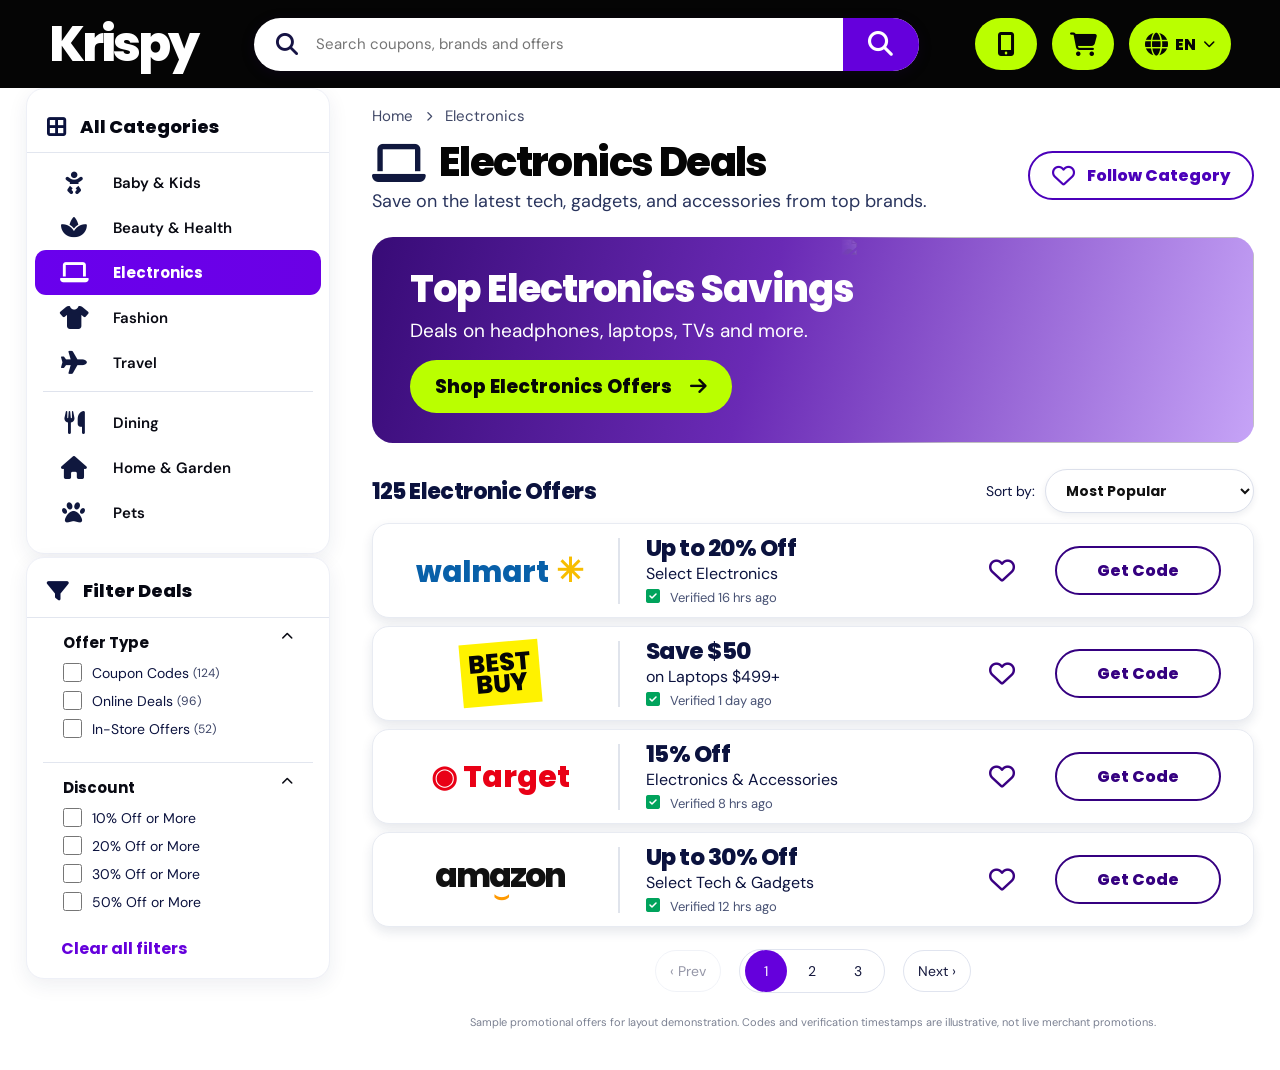
==== commit eca38de4: "Make category page asset paths explicit and refresh cached CSS" ====
--- a/pages/page.html
+++ b/pages/page.html
@@ -1,10 +1,10 @@
 <!doctype html>
 <html lang="en"><head><meta charset="utf-8"><meta name="viewport" content="width=device-width,initial-scale=1"><meta name="theme-color" content="#050505"><title>Electronics Deals | Krispy</title>
 <link rel="preconnect" href="https://fonts.googleapis.com"><link href="https://fonts.googleapis.com/css2?family=DM+Sans:wght@400;500;600;700;800&family=Poppins:wght@400;500;600;700;800&display=swap" rel="stylesheet">
-<link rel="stylesheet" href="https://cdnjs.cloudflare.com/ajax/libs/font-awesome/6.5.2/css/all.min.css"><link rel="stylesheet" href="styles.css"></head>
+<link rel="stylesheet" href="https://cdnjs.cloudflare.com/ajax/libs/font-awesome/6.5.2/css/all.min.css"><link rel="stylesheet" href="./styles.css?v=2" media="all"></head>
 <body><header class="topbar"><a class="wordmark" href="../index.html">Krispy</a><form class="searchbar" id="searchForm"><i class="fa-solid fa-magnifying-glass"></i><input id="search" type="search" placeholder="Search coupons, brands and offers" aria-label="Search coupons, brands and offers"><button aria-label="Search"><i class="fa-solid fa-magnifying-glass"></i></button></form><div class="header-actions"><a href="#offers" aria-label="Get the app"><i class="fa-solid fa-mobile-screen-button"></i></a><button id="savedToggle" aria-label="Show saved offers"><i class="fa-solid fa-cart-shopping"></i><span id="savedCount" class="saved-count" hidden>0</span></button><div class="language"><button id="languageToggle" aria-expanded="false"><i class="fa-solid fa-globe"></i><span>EN</span><i class="fa-solid fa-chevron-down small"></i></button><div class="language-menu" id="languageMenu" hidden><button data-lang="en">English</button><button data-lang="es">Español</button><button data-lang="fr">Français</button></div></div></div></header>
 <div class="app-layout"><aside class="left-rail" id="sidebar"><section class="panel categories-panel"><h2><i class="fa-solid fa-border-all"></i> All Categories <button id="closeSidebar" aria-label="Close menu">×</button></h2><nav id="categories" aria-label="Categories"></nav></section><section class="panel filters-panel"><h2><i class="fa-solid fa-filter"></i> Filter Deals</h2><div class="filter-group"><h3>Offer Type <i class="fa-solid fa-chevron-up"></i></h3><label><input type="checkbox" name="type" value="Code"> Coupon Codes <small>(124)</small></label><label><input type="checkbox" name="type" value="Deal"> Online Deals <small>(96)</small></label><label><input type="checkbox" name="type" value="Sale"> In-Store Offers <small>(52)</small></label></div><div class="filter-group"><h3>Discount <i class="fa-solid fa-chevron-up"></i></h3><label><input type="checkbox" name="discount" value="10"> 10% Off or More</label><label><input type="checkbox" name="discount" value="20"> 20% Off or More</label><label><input type="checkbox" name="discount" value="30"> 30% Off or More</label><label><input type="checkbox" name="discount" value="50"> 50% Off or More</label></div><button class="reset" id="reset">Clear all filters</button></section></aside><div id="backdrop" class="backdrop"></div>
 <main class="main-content"><div class="breadcrumb"><a href="../index.html">Home</a><i class="fa-solid fa-chevron-right"></i><span id="crumbName">Electronics</span></div><div class="title-row"><div><h1><i id="titleIcon" class="fa-solid fa-laptop"></i> <span id="heroTitle">Electronics Deals</span></h1><p id="heroDesc">Save on the latest tech, gadgets, and accessories from top brands.</p></div><button id="followCategory" class="follow"><i class="fa-regular fa-heart"></i><span>Follow Category</span></button></div>
 <section class="promo" aria-label="Featured savings"><div class="promo-copy"><h2 id="promoTitle">Top Electronics Savings</h2><p id="promoDesc">Deals on headphones, laptops, TVs and more.</p><a href="#offers" id="promoLink">Shop Electronics Offers <i class="fa-solid fa-arrow-right"></i></a></div><div class="promo-art" aria-hidden="true"><img src="https://images.unsplash.com/photo-1498049794561-7780e7231661?w=900&q=85" alt=""></div></section>
 <div class="offers-heading" id="offers"><h2><span id="offerCount">125</span> <span id="offerHeading">Electronic Offers</span></h2><div class="sort-tools"><button id="mobileFilters"><i class="fa-solid fa-filter"></i> Filters</button><label for="sort">Sort by:</label><select id="sort"><option value="popular">Most Popular</option><option value="discount">Biggest Discount</option><option value="az">Store A–Z</option></select></div></div><div id="grid" class="offers-list"></div><div id="empty" class="empty" hidden>No matching offers. Try another search or remove filters.</div><nav class="pagination" id="pagination" aria-label="Offer pages"></nav><p class="demo-note">Sample promotional offers for layout demonstration. Codes and verification timestamps are illustrative, not live merchant promotions.</p></main></div>
-<div id="toast" class="toast" role="status" aria-live="polite"></div><script src="script.js"></script></body></html>+<div id="toast" class="toast" role="status" aria-live="polite"></div><script src="./script.js?v=2"></script></body></html>
--- a/pages/styles.css
+++ b/pages/styles.css
@@ -1,17 +1,3 @@
-*{box-sizing:border-box}
-:root{--ink:#100d35;--purple:#6e00e8;--purple-dark:#26004e;--lavender:#f4edff;--lime:#a6ff00}
-html{scroll-behavior:smooth}body{margin:0;background:#fff;color:var(--ink);font-family:"DM Sans",Arial,sans-serif}
-a{color:inherit;text-decoration:none}button,input{font:inherit}button{cursor:pointer}.wrap{width:min(1180px,calc(100% - 64px));margin-inline:auto}
-.hero-shell{background:#050505;color:#fff;padding:15px 0 20px;margin:0;width:100%;border-radius:0;overflow:visible}
-.topbar{display:flex;align-items:center;gap:25px}.brand{font:700 52px/1 "Poppins",sans-serif;letter-spacing:-2.8px;color:#fff;white-space:nowrap}
-.coupon-search{height:48px;flex:1;max-width:520px;display:flex;align-items:center;overflow:hidden;border-radius:28px;background:#fff;color:#171337;padding-left:18px;border:2px solid #7900ee}
-.search-tag{font-size:25px;color:#7400ef;margin-right:10px}.coupon-search input{border:0;outline:0;min-width:0;flex:1;color:#171337;font-size:14px;background:transparent}.search-button{height:48px;width:54px;border:0;background:linear-gradient(135deg,#9300ff,#5900d5);color:#fff;font-size:18px}
-.header-actions{display:flex;align-items:center;gap:10px;margin-left:auto}.header-icon-cta{display:grid;place-items:center;width:44px;height:44px;border-radius:15px;background:var(--lime);color:#080b16;font-size:19px}
-.language-control{position:relative}.language-cta{height:44px;display:flex;align-items:center;gap:9px;padding:0 15px;border:0;border-radius:24px;background:var(--lime);color:#080b16;font-size:14px;font-weight:800;white-space:nowrap}.language-cta .fa-globe{font-size:18px}.language-chevron{font-size:11px}
-.language-menu{position:absolute;right:0;top:52px;z-index:50;min-width:145px;padding:6px;background:#fff;border:1px solid #e9e3f1;border-radius:12px;box-shadow:0 8px 24px #0002}.language-menu[hidden]{display:none}.language-menu button{display:block;width:100%;border:0;background:transparent;text-align:left;padding:9px 10px;border-radius:8px;color:#1b1537;font-weight:600}.language-menu button:hover{background:#f3eaff}
-.category-row{display:flex;align-items:center;justify-content:space-between;gap:20px;margin-top:20px}.category-toggle,.category-link{border:0;background:transparent;color:#fff;display:flex;align-items:center;gap:10px;font-weight:700;padding:5px 0;white-space:nowrap}.category-toggle{font-size:16px;gap:11px}.category-grid-icon{width:27px;height:27px;display:grid;grid-template-columns:repeat(2,1fr);gap:4px}.category-grid-icon i{display:block;border-radius:3px;background:#9b2cff}.category-toggle .plus{font-size:28px;font-weight:500;color:#9b2cff;line-height:1}.category-link{font-size:15px}.category-link .category-icon{font-size:22px;color:#fff;width:25px;text-align:center}
-.extra-categories{display:flex;flex-wrap:wrap;gap:12px 24px;padding:15px 0 0 4px}.extra-categories[hidden]{display:none}.extra-categories .category-link{font-size:14px}.hero-copy{font-size:18px;text-align:center;margin:13px auto 0;font-weight:500}
-.section{padding-top:22px}.section-heading{display:flex;justify-content:space-between;align-items:center;gap:20px;margin-bottom:15px}.section-heading h2,.entertainment-heading h2{font-family:"Poppins",sans-serif;font-size:26px;letter-spacing:-.7px;margin:0;font-weight:800;color:#20104d}.section-heading>a,.entertainment-heading>a{color:#7800f4;font-weight:800;white-space:nowrap}.section-heading>a b,.entertainment-heading>a b{font-size:22px}
-.offer-carousel{position:relative;padding:0 28px}.offer-track{display:flex;gap:16px;overflow-x:auto;scrollbar-width:none;scroll-snap-type:x mandatory}.offer-track::-webkit-scrollbar{display:none}.offer-card{position:relative;flex:0 0 calc((100% - 32px)/3);height:200px;border-radius:16px;overflow:hidden;scroll-snap-align:start;background:#170e2a;color:#fff}.offer-card img{position:absolute;inset:0;width:100%;height:100%;object-fit:cover}.offer-card:after{content:"";position:absolute;inset:0;background:linear-gradient(90deg,rgba(27,7,54,.9),rgba(27,7,54,.42) 52%,rgba(27,7,54,.03));z-index:1}.offer-overlay{position:absolute;z-index:2;left:18px;top:17px;max-width:74%;color:#fff}.offer-overlay>span{font-size:10px;letter-spacing:1.5px;font-weight:800}.offer-overlay h3{font:800 26px/1.04 "Poppins",sans-serif;margin:7px 0}.offer-overlay p{font-size:13px;line-height:1.25;font-weight:700;margin:0;max-width:190px}
-
-*{box-sizing:border-box}:root{--ink:#211d2b;--purple:#7654d8;--lav:#f1edff;--lime:#d7f36a;--line:#eceaf0}body{margin:0;background:#faf9fc;color:var(--ink);font-family:"DM Sans",sans-serif}button,input,select{font:inherit}button{cursor:pointer}a{text-decoration:none;color:inherit}.header{height:76px;background:#191622;color:white;display:flex;align-items:center;justify-content:space-between;padding:0 5vw;gap:28px;position:sticky;top:0;z-index:10}.brand{font:800 25px Manrope;letter-spacing:-1px;white-space:nowrap}.brand b{display:inline-grid;place-items:center;background:var(--lime);color:#191622;border-radius:9px;width:30px;height:30px}.brand span{color:var(--lime)}nav{display:flex;gap:30px;margin-left:auto}nav a{font-size:12px;color:#c8c3d0;padding:29px 0;border-bottom:3px solid transparent}nav a.active,nav a:hover{color:white;border-color:var(--lime)}.head-actions{display:flex;gap:12px;align-items:center}.head-actions input{background:#2b2736;border:0;border-radius:24px;padding:11px 15px;color:white;width:220px;font-size:11px}.head-actions button{background:none;border:0;color:white;font-size:21px}.head-actions i{font:700 9px "DM Sans";background:var(--lime);color:#191622;border-radius:50%;padding:3px}.menu{display:none}.wrap{max-width:1280px;margin:auto;padding:25px 32px 65px}.crumb{font-size:11px;color:#9994a2;margin-bottom:22px}.hero{background:#211c30;color:white;border-radius:22px;padding:36px 45px;min-height:205px;display:flex;align-items:center;justify-content:space-between;overflow:hidden}.hero>div:first-child>small,.newsletter small{font-size:9px;letter-spacing:2px;font-weight:800;color:var(--lime)}h1{font:800 clamp(30px,4vw,44px) Manrope;letter-spacing:-2px;margin:9px 0}.hero h1 em,.newsletter h2 em{color:var(--lime);font-style:normal}.hero p{font-size:12px;color:#c7c1d1;margin:0}.hero-art{width:240px;height:150px;position:relative;display:grid;place-items:center;margin-right:5%}.orbit{position:absolute;width:235px;height:110px;border:1px solid #ffffff50;border-radius:50%;transform:rotate(-25deg)}.hero-art strong{display:grid;place-items:center;width:100px;height:100px;border-radius:28px;background:var(--lime);color:#211c30;font:800 65px Manrope;transform:rotate(9deg)}.hero-art small{position:absolute;right:-30px;bottom:0;font-size:8px;letter-spacing:1px;line-height:1.5}.layout{display:grid;grid-template-columns:245px minmax(0,1fr);gap:28px;margin-top:30px}.sidebar{background:white;border:1px solid var(--line);border-radius:17px;padding:21px;height:max-content}.side-head{display:flex;justify-content:space-between;align-items:center}.side-head h2{font:800 16px Manrope;margin:0 0 18px}.side-head button{display:none;border:0;background:none;font-size:24px}.sidebar section{border-top:1px solid var(--line);padding:17px 0}.sidebar section:first-of-type{border:0;padding-top:0}.sidebar h3{font:700 12px Manrope;margin:0 0 12px}.categories{display:grid;gap:4px}.cat{width:100%;border:0;background:transparent;text-align:left;padding:9px 10px;border-radius:9px;font-size:11px;color:#625d6a}.cat span{display:inline-block;width:24px;color:#8d77d2}.cat b{float:right;color:#aaa4b2;font-weight:500}.cat.active,.cat:hover{background:var(--lav);color:#6547bc;font-weight:700}.filter-title{display:flex;justify-content:space-between}.filter-title button{border:0;background:none;color:var(--purple);font-size:10px;padding:0 0 10px}.sidebar label{display:flex;align-items:center;gap:8px;margin:10px 0;font-size:11px;color:#6d6875;cursor:pointer}.sidebar input[type=checkbox]{accent-color:var(--purple)}.reset{width:100%;border:1px solid #ddd7eb;background:white;color:#6547bc;border-radius:9px;padding:11px;font-size:11px;font-weight:700}.toolbar{display:flex;justify-content:space-between;align-items:end;margin:3px 0 17px;gap:12px}.toolbar small{font-size:9px;letter-spacing:1.7px;color:#9994a2;font-weight:800}.toolbar h2{font:800 22px Manrope;margin:6px 0 0}.toolbar sup{font:500 10px "DM Sans";color:#9994a2}.sort-wrap{display:flex;gap:9px;align-items:center}.sort-wrap label{font-size:10px;color:#8b8692}.sort-wrap select{border:1px solid var(--line);border-radius:8px;background:white;padding:9px;font-size:10px;color:#403b49}.sort-wrap button{display:none}.chips{display:flex;gap:7px;flex-wrap:wrap;margin-bottom:12px}.chip{border:0;border-radius:20px;background:#eee9ff;color:#6547bc;padding:6px 10px;font-size:10px}.grid{display:grid;grid-template-columns:repeat(3,minmax(0,1fr));gap:14px}.card{background:white;border:1px solid var(--line);border-radius:15px;padding:15px;transition:.2s}.card:hover{transform:translateY(-3px);box-shadow:0 12px 28px #211d2b12}.card-head{display:flex;justify-content:space-between;align-items:center;margin-bottom:16px}.logo{width:43px;height:43px;border-radius:12px;display:grid;place-items:center;font:800 15px Manrope}.heart{border:0;background:none;color:#aaa3b0;font-size:22px}.heart.saved{color:#eb6285}.tag{display:inline-block;background:#f1edff;color:#7654c8;border-radius:5px;padding:5px 8px;font-size:8px;font-weight:800;letter-spacing:.7px;text-transform:uppercase}.tag.sale{background:#f1f8dc;color:#66801e}.tag.deal{background:#fff0e4;color:#b66b28}.card h3{font:800 13px/1.4 Manrope;margin:9px 0 5px;min-height:37px}.desc{font-size:10px;line-height:1.5;color:#918b98;min-height:30px;margin:0 0 13px}.discount{font:800 25px Manrope;letter-spacing:-1px;margin-bottom:13px}.card-foot{border-top:1px dashed #e8e4ed;padding-top:11px;display:flex;align-items:center;justify-content:space-between;gap:6px}.expiry{font-size:9px;color:#a09aa7}.action{border:0;background:#211c30;color:white;border-radius:8px;padding:9px 10px;font-size:9px;font-weight:800;white-space:nowrap}.action.deal{background:var(--lime);color:#211c30}.empty{text-align:center;background:white;border:1px dashed #ddd6eb;border-radius:15px;padding:45px 15px}.empty h3{font:800 18px Manrope}.empty p{font-size:11px;color:#85808e}.empty button,.load-wrap button{border:1px solid #ddd7eb;border-radius:9px;background:white;color:#6547bc;padding:11px 17px;font-size:11px;font-weight:700}.load-wrap{text-align:center;padding:25px 0 32px}.newsletter{border-radius:18px;background:#eae4ff;padding:27px;display:flex;align-items:center;justify-content:space-between;gap:20px}.newsletter h2{font:800 27px/1.15 Manrope;letter-spacing:-1px;margin:8px 0}.newsletter h2 em{color:var(--purple)}.newsletter p{font-size:10px;color:#777181;margin:0}.newsletter form{width:48%;display:grid;grid-template-columns:1fr auto;gap:7px}.newsletter input{min-width:0;border:1px solid #d8d0ed;border-radius:8px;padding:12px;font-size:10px}.newsletter form button{border:0;border-radius:8px;background:#211c30;color:white;padding:0 13px;font-size:10px}.newsletter form small{grid-column:1/-1;color:#8d8798;letter-spacing:0;font-weight:400}footer{background:#191622;color:white;padding:32px 5vw;display:flex;align-items:center;gap:22px;flex-wrap:wrap}footer p,footer small,footer div a{font-size:10px;color:#aaa5b3}footer p{margin:0}footer div{margin-left:auto;display:flex;gap:18px}.toast{position:fixed;bottom:22px;left:50%;transform:translate(-50%,20px);opacity:0;background:#211c30;color:white;border-radius:9px;padding:12px 17px;font-size:11px;transition:.2s;z-index:60;pointer-events:none}.toast.show{opacity:1;transform:translate(-50%,0)}.backdrop{display:none}@media(max-width:1050px){.grid{grid-template-columns:repeat(2,minmax(0,1fr))}.layout{grid-template-columns:220px 1fr;gap:20px}nav{gap:18px}}@media(max-width:760px){.header{height:65px;padding:0 17px}nav{display:none}.head-actions input{width:38px;padding:10px;background:transparent}.head-actions input::placeholder{color:transparent}.menu{display:inline-block}.wrap{padding:18px 16px 45px}.hero{padding:27px 22px;min-height:175px}.hero h1{font-size:30px}.hero-art{transform:scale(.75);margin-right:-25px}.layout{display:block}.sidebar{position:fixed;z-index:31;top:0;bottom:0;left:0;width:min(320px,87vw);overflow:auto;border-radius:0 17px 17px 0;transform:translateX(-110%);transition:.25s}.sidebar.open{transform:translateX(0)}.side-head button{display:block}.backdrop{display:block;position:fixed;inset:0;background:#17132180;z-index:30;opacity:0;pointer-events:none}.backdrop.show{opacity:1;pointer-events:auto}.sort-wrap button{display:block;border:1px solid var(--line);background:white;border-radius:8px;padding:9px;font-size:10px}.sort-wrap label{font-size:0}.sort-wrap select{font-size:10px}.newsletter{align-items:flex-start;flex-direction:column}.newsletter form{width:100%}footer div{width:100%;margin:0;flex-wrap:wrap}}@media(max-width:480px){.hero h1{font-size:26px;max-width:230px}.hero p{max-width:230px;line-height:1.5}.hero-art{position:absolute;right:-55px;opacity:.7}.hero-art small{display:none}.grid{grid-template-columns:1fr}.card h3,.desc{min-height:0}.toolbar{align-items:flex-start;flex-direction:column}.sort-wrap{width:100%;justify-content:space-between}.newsletter h2{font-size:24px}}
+:root{--ink:#0b123e;--purple:#6500dc;--lime:#baff00;--line:#e2e6ef;--muted:#3d4567}*{box-sizing:border-box}html{scroll-behavior:smooth}body{margin:0;font-family:Poppins,"DM Sans",sans-serif;color:var(--ink);background:#fff}button,input,select{font:inherit}button{cursor:pointer}a{text-decoration:none;color:inherit}[hidden]{display:none!important}.topbar{height:88px;background:#050505;color:#fff;display:flex;align-items:center;justify-content:space-between;gap:35px;padding:0 3.8%;position:relative;z-index:10}.wordmark{font-size:49px;font-weight:800;letter-spacing:-3px;line-height:1}.searchbar{height:53px;width:min(665px,52vw);background:#fff;color:#161344;border-radius:32px;display:flex;align-items:center;overflow:hidden;box-shadow:0 3px 14px #24005233}.searchbar>i{font-size:22px;margin:0 16px 0 22px}.searchbar input{border:0;outline:0;min-width:0;flex:1;color:var(--ink);font-size:15px}.searchbar button{border:0;background:var(--purple);color:white;width:76px;height:100%;font-size:25px}.header-actions{display:flex;align-items:center;gap:15px}.header-actions>a,.header-actions>button,.language>button{border:0;background:var(--lime);color:#050505;height:52px;min-width:62px;border-radius:30px;display:flex;align-items:center;justify-content:center;font-size:24px;position:relative}.saved-count{position:absolute;top:-5px;right:-3px;font-size:11px;background:var(--purple);color:#fff;padding:2px 6px;border-radius:20px}.language{position:relative}.language>button{padding:0 16px;gap:7px;font-size:15px;font-weight:800}.language>button .fa-globe{font-size:23px}.language .small{font-size:12px}.language-menu{position:absolute;right:0;top:60px;background:white;border-radius:12px;box-shadow:0 8px 25px #0003;overflow:hidden;min-width:130px}.language-menu button{display:block;border:0;background:#fff;width:100%;padding:12px;text-align:left}.language-menu button:hover{background:#f0e8ff}.app-layout{display:grid;grid-template-columns:304px minmax(0,1fr);gap:42px;max-width:1600px;margin:0 auto;padding:0 2% 30px}.left-rail{padding-top:0}.panel{background:#fff;border:1px solid #eef0f7;border-radius:18px;box-shadow:0 6px 20px #18234c13;overflow:hidden}.panel h2{font-size:18px;color:#050712;margin:0;padding:27px 20px 14px;display:flex;gap:14px;align-items:center;line-height:1.2;font-weight:800}.panel h2 i{color:#0b123e;font-size:22px}.panel h2 button{display:none;margin-left:auto}.categories-panel nav{border-top:1px solid var(--line);padding:7px 8px 18px}.cat{width:100%;border:0;background:none;display:flex;align-items:center;text-align:left;gap:25px;padding:10px 25px;border-radius:11px;color:#090a13;font-size:15px;font-weight:600;min-height:45px}.cat i{font-size:23px;width:28px;color:#10183e;text-align:center}.cat.active{background:linear-gradient(90deg,#6900ed,#6b00e5);color:white;font-weight:700}.cat.active i{color:white}.cat.divider{margin-top:15px;position:relative}.cat.divider:before{content:"";position:absolute;top:-9px;left:8px;right:8px;height:1px;background:#dfe3ed}.filters-panel{margin-top:3px;padding-bottom:16px}.filters-panel h2{border-bottom:1px solid var(--line);padding:22px 20px 15px}.filter-group{padding:13px 20px 15px;border-bottom:1px solid var(--line);margin:0 16px}.filter-group:last-of-type{border:0}.filter-group h3{display:flex;justify-content:space-between;font-size:15px;margin:0 0 8px;color:#090a13}.filter-group h3 i{font-size:12px}.filter-group label{display:flex;align-items:center;gap:10px;font-size:14px;margin:9px 0;white-space:nowrap}.filter-group input{accent-color:var(--purple);width:19px;height:19px;margin:0}.filter-group small{font-size:12px;color:var(--muted);margin-left:-6px}.reset{border:0;background:none;color:var(--purple);font-weight:700;margin:0 28px}.main-content{min-width:0;padding-top:18px}.breadcrumb{display:flex;align-items:center;gap:13px;font-size:15px;color:#414968;margin-bottom:12px}.breadcrumb i{font-size:10px}.title-row{display:flex;justify-content:space-between;align-items:center;gap:20px;margin-bottom:24px}.title-row h1{display:flex;align-items:center;gap:15px;font-size:40px;letter-spacing:-1.6px;color:#050505;line-height:1.2;margin:0 0 3px;font-weight:800}.title-row h1 i{font-size:43px;color:#10183e}.title-row p{font-size:18px;margin:0;color:#29345d}.follow{border:2px solid #4b00ba;background:#fff;border-radius:35px;color:#4b00ba;padding:10px 22px;white-space:nowrap;font-size:16px;font-weight:800;display:flex;gap:12px;align-items:center}.follow i{font-size:23px}.follow.following{background:#f1e7ff}.promo{min-height:206px;border-radius:21px;overflow:hidden;display:flex;align-items:center;position:relative;background:linear-gradient(105deg,#380b77 0%,#6a2ab5 44%,#c6a4f7 100%);color:#fff;margin-bottom:26px}.promo-copy{position:relative;z-index:2;padding:25px 38px;max-width:70%}.promo h2{font-size:38px;line-height:1.18;margin:0 0 6px;font-weight:800;letter-spacing:-1px}.promo p{font-size:19px;margin:0 0 17px}.promo a{background:var(--lime);color:#070707;border-radius:50px;padding:12px 25px;font-size:19px;font-weight:800;display:inline-flex;gap:18px;align-items:center}.promo-art{position:absolute;right:0;top:0;width:47%;height:100%;overflow:hidden;mask-image:linear-gradient(to right,transparent,#000 28%)}.promo-art img{width:100%;height:100%;object-fit:cover;object-position:center}.offers-heading{display:flex;align-items:center;justify-content:space-between;gap:20px;margin-bottom:10px}.offers-heading h2{font-size:22px;margin:0;font-weight:800;letter-spacing:-.6px}.sort-tools{display:flex;align-items:center;gap:10px;font-size:14px}.sort-tools select{border:1px solid #dce0eb;border-radius:30px;padding:10px 40px 10px 16px;min-width:202px;background:#fff;color:#111;font-weight:700;box-shadow:0 3px 7px #101b3a12}.sort-tools label{white-space:nowrap}#mobileFilters{display:none}.offers-list{display:grid;gap:8px}.offer-card{display:grid;grid-template-columns:215px minmax(0,1fr) 55px 166px;gap:26px;align-items:center;min-height:95px;background:#fff;border:1px solid #e8ebf2;border-radius:17px;box-shadow:0 5px 12px #17244a1b;padding:10px 32px}.merchant{height:66px;border-right:2px solid #e0e4ec;display:flex;align-items:center;justify-content:center;padding-right:22px}.merchant-logo{font-weight:800;line-height:1;white-space:nowrap}.merchant-logo.walmart{font-size:29px;color:#0860a9}.merchant-logo.walmart:after{content:"✳";color:#f7bd00;margin-left:7px;font-size:33px}.merchant-logo.bestbuy{background:#fff200;color:#050505;padding:10px 8px;transform:rotate(-5deg);font-size:25px;line-height:.85;text-align:center}.merchant-logo.target{color:#e90016;font-size:30px}.merchant-logo.amazon{font-size:33px;color:#111;letter-spacing:-2px}.merchant-logo.amazon:after{content:"⌣";color:#ff9900;display:block;text-align:center;font-size:25px;line-height:.3}.merchant-logo.generic{font-size:25px;color:#4100a0}.offer-copy h3{font-size:23px;line-height:1.15;margin:0;font-weight:800;letter-spacing:-.5px}.offer-copy p{font-size:16px;line-height:1.3;margin:2px 0 0}.verified{font-size:13px;color:#485274;margin-top:3px}.verified i{color:#00a35c;font-size:16px;margin-right:7px}.heart{border:0;background:none;color:#390082;font-size:26px}.heart.saved{color:#6700e5}.code-button{border:2px solid #350080;border-radius:35px;background:#fff;color:#350080;padding:10px 18px;font-size:16px;font-weight:800;white-space:nowrap}.code-button:hover,.follow:hover{background:#f0e6ff}.pagination{display:flex;justify-content:center;align-items:center;gap:18px;margin:22px 0}.pagination button{border:1px solid #e0e4ef;background:white;color:#15183d;border-radius:30px;min-width:42px;height:42px;padding:0 14px;font-size:14px}.pagination button.active{background:var(--purple);color:white;border-color:var(--purple)}.pagination button:disabled{opacity:.45;cursor:not-allowed}.pagination .page-numbers{display:flex;align-items:center;gap:4px;border:1px solid #e0e4ef;border-radius:40px;padding:0 5px}.pagination .page-numbers button{border:0}.empty{text-align:center;padding:40px}.demo-note{font-size:11px;color:#7b8192;text-align:center}.toast{position:fixed;bottom:22px;left:50%;transform:translate(-50%,30px);background:#101032;color:white;padding:12px 20px;border-radius:12px;opacity:0;transition:.2s;pointer-events:none;z-index:30}.toast.show{opacity:1;transform:translate(-50%,0)}.backdrop{display:none}
+@media(max-width:1150px){.app-layout{grid-template-columns:255px minmax(0,1fr);gap:20px}.topbar{gap:20px}.wordmark{font-size:40px}.cat{gap:12px;padding:10px 15px}.offer-card{grid-template-columns:155px minmax(0,1fr) 34px 125px;gap:12px;padding:12px}.merchant-logo.walmart,.merchant-logo.target,.merchant-logo.amazon{font-size:23px}.offer-copy h3{font-size:19px}.code-button{font-size:13px}.promo h2{font-size:30px}.title-row h1{font-size:31px}.title-row p{font-size:15px}}
+@media(max-width:760px){.topbar{height:auto;padding:12px 16px;display:grid;grid-template-columns:1fr auto;gap:12px}.wordmark{font-size:38px}.header-actions{gap:6px}.header-actions>a,.header-actions>button,.language>button{height:38px;min-width:40px;font-size:17px}.language>button{font-size:12px;padding:0 8px}.language>button .fa-globe{font-size:16px}.searchbar{grid-column:1/-1;grid-row:2;width:100%;height:45px}.searchbar button{width:56px}.app-layout{display:block;padding:0 15px 20px}.left-rail{position:fixed;z-index:21;top:0;bottom:0;left:0;width:min(320px,90vw);background:#fff;overflow:auto;transform:translateX(-105%);transition:transform .2s;box-shadow:0 0 25px #0002}.left-rail.open{transform:translateX(0)}.panel{border-radius:0}.panel h2 button{display:block;border:0;background:none;font-size:24px}.backdrop.show{display:block;position:fixed;inset:0;background:#0008;z-index:20}.main-content{padding-top:15px}.title-row{align-items:flex-start}.title-row h1{font-size:27px;gap:8px}.title-row h1 i{font-size:28px}.title-row p{font-size:13px}.follow{font-size:0;padding:10px}.follow i{font-size:21px}.promo{min-height:195px}.promo-copy{padding:20px;max-width:90%}.promo h2{font-size:27px}.promo p{font-size:14px;max-width:250px}.promo a{font-size:13px;padding:11px 15px}.promo-art{width:52%;opacity:.55}.offers-heading h2{font-size:18px}.sort-tools label{display:none}.sort-tools select{min-width:125px;width:140px;padding:8px;font-size:12px}#mobileFilters{display:block;border:1px solid #ddd;background:#fff;border-radius:25px;padding:8px;font-size:12px}.offer-card{grid-template-columns:105px 1fr 32px;gap:10px;min-height:115px;padding:12px}.merchant{padding-right:8px;height:75px}.merchant-logo.walmart,.merchant-logo.target,.merchant-logo.amazon{font-size:17px}.merchant-logo.walmart:after{font-size:19px}.merchant-logo.bestbuy{font-size:17px}.merchant-logo.generic{font-size:16px}.offer-copy h3{font-size:16px}.offer-copy p{font-size:12px}.verified{font-size:10px}.heart{font-size:21px}.code-button{grid-column:2/4;justify-self:start;padding:5px 16px;font-size:12px}.pagination{gap:6px}.pagination button{min-width:30px;padding:0 8px;font-size:12px}.pagination .page-numbers{gap:0}}
